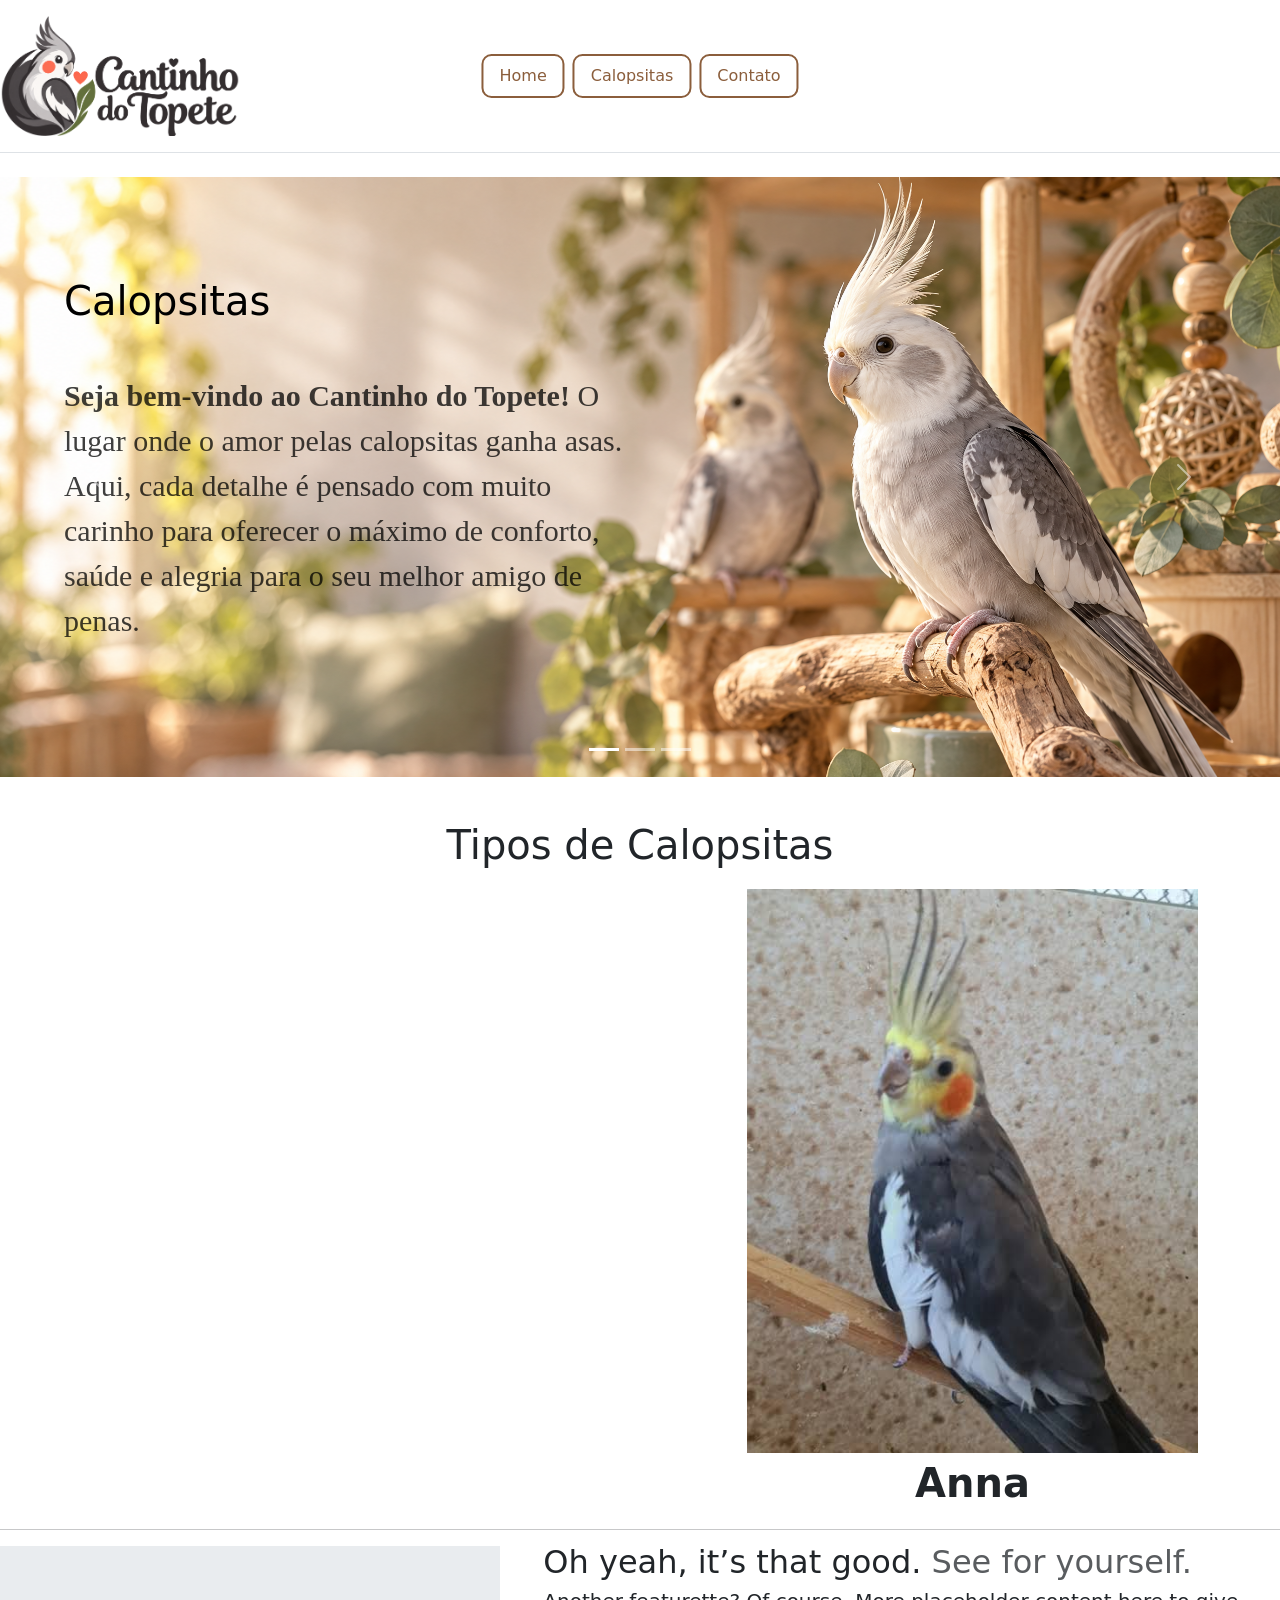
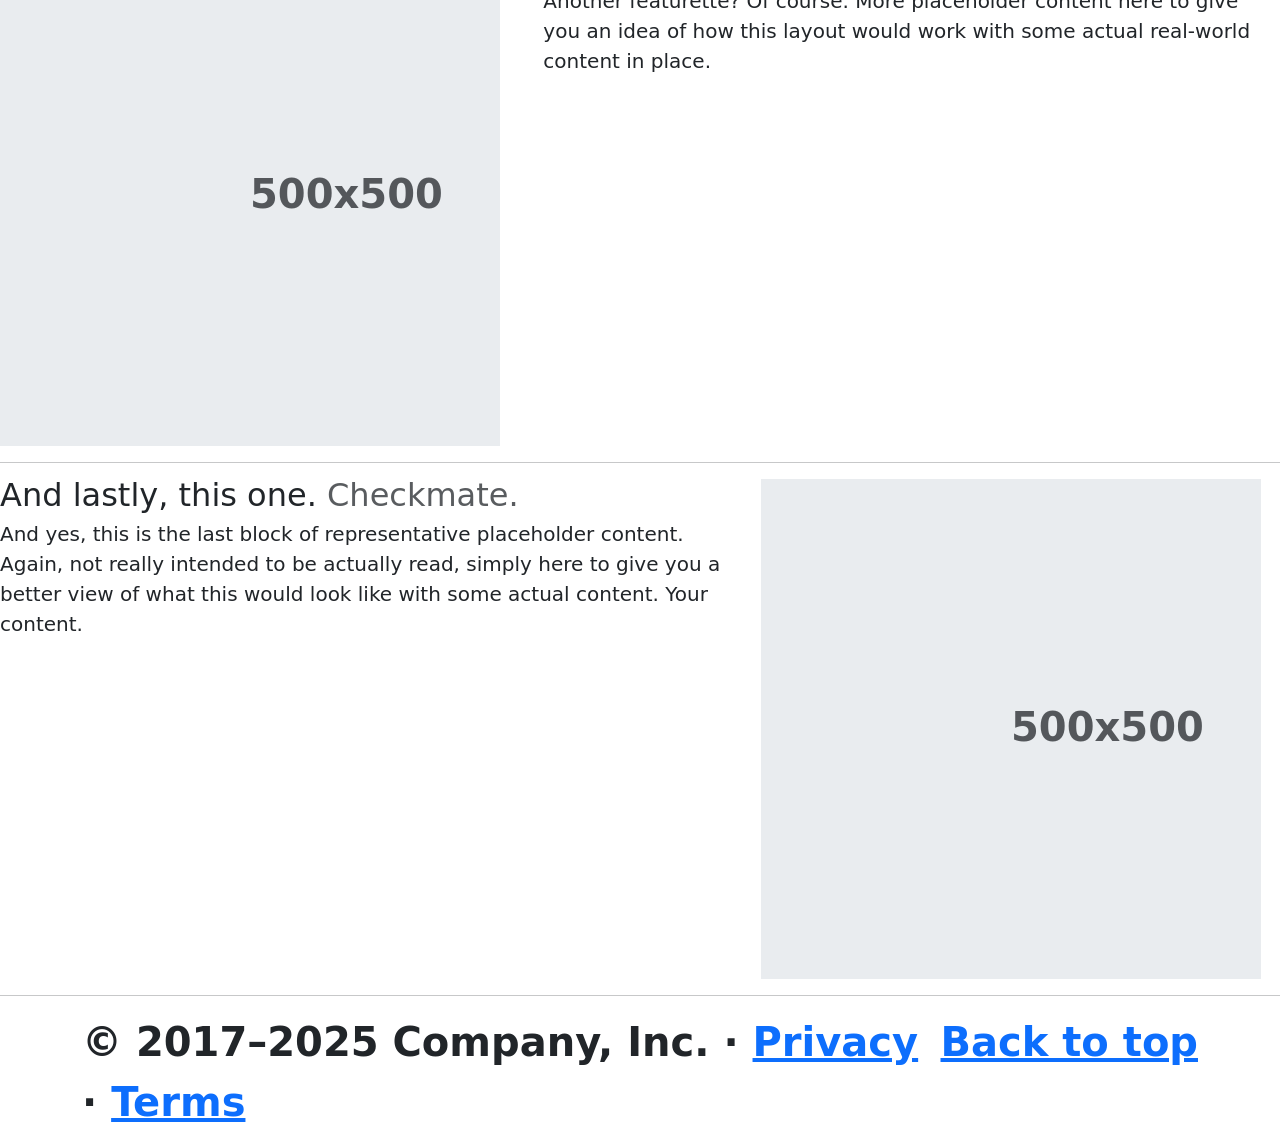
==== Frameworks/Catalogo_Produtos/index.html @ 59836399 "Booststrap" ====
<!DOCTYPE html>
<html lang="en">

<head>
    <meta charset="UTF-8">
    <meta name="viewport" content="width=device-width, initial-scale=1.0">
    <link rel="stylesheet" href="https://cdn.jsdelivr.net/npm/bootstrap@5.3.8/dist/css/bootstrap.min.css">
    <link rel="stylesheet" href="style.css">
    <title>Catálogo de Produtos</title>
</head>

<body>
    <header class="d-flex align-items-center justify-content-between py-3 mb-4 border-bottom position-relative">

        <a class="d-flex align-items-center link-body-emphasis text-decoration-none">
            <img src="imagem/logo_cantinho_do_topete.png" width="240" height="120" alt="Logo">
        </a>

        <ul class="nav nav-pills gap-2 position-absolute top-50 start-50 translate-middle">
            <li class="nav-item"><a href="#" class="nav-link active">Home</a></li>
            <li class="nav-item"><a href="#" class="nav-link active">Calopsitas</a></li>
            <li class="nav-item"><a href="#" class="nav-link active">Contato</a></li>
        </ul>
    </header>


    <main>
        <div id="myCarousel" class="carousel slide mb-6" data-bs-ride="carousel">
            <div class="carousel-indicators">
                <button type="button" data-bs-target="#myCarousel" data-bs-slide-to="0" class="active"
                    aria-current="true" aria-label="Slide 1"></button>
                <button type="button" data-bs-target="#myCarousel" data-bs-slide-to="1" aria-label="Slide 2"></button>
                <button type="button" data-bs-target="#myCarousel" data-bs-slide-to="2" aria-label="Slide 3"></button>
            </div>
            <div class="carousel-inner">
                <div class="carousel-item active">
                    <a href="/" class="d-flex align-items-center link-body-emphasis text-decoration-none">
                        <img src="imagem/banner_cantinho_do_topete.png" width="100%" height="600px" alt="Logo">
                    </a>

                    <div class="container">
                        <div class="carousel-caption text-start" style="left: 5%; right: 50%; top: 20%; bottom: auto;">
                            <h1 style="position: relative; top: -40px; color: black">Calopsitas</h1>
                            <p class="opacity-75"
                                style="font-family: 'Playfair Display', serif;  font-size: 30px; color:black; text-align: left;">
                                <strong>Seja bem-vindo ao Cantinho do Topete!</strong> O lugar onde o amor pelas
                                calopsitas ganha asas. Aqui, cada detalhe é pensado com muito carinho para oferecer o
                                máximo de conforto, saúde e alegria para o seu melhor amigo de penas.
                            </p>

                        </div>
                    </div>
                </div><br>
                <div class="carousel-item">
                    <svg aria-hidden="true" class="bd-placeholder-img" height="100%"
                        preserveAspectRatio="xMidYMid slice" width="100%" xmlns="http://www.w3.org/2000/svg">
                        <rect width="100%" height="100%" fill="var(--bs-secondary-color)"></rect>
                    </svg>
                    <div class="container">
                        <div class="carousel-caption">
                            <h1>Another example headline.</h1>
                            <p>
                                Some representative placeholder content for the second slide
                                of the carousel.
                            </p>
                            <p><a class="btn btn-lg btn-primary" href="#">Learn more</a></p>
                        </div>
                    </div>
                </div>
                <div class="carousel-item">
                    <svg aria-hidden="true" class="bd-placeholder-img" height="100%"
                        preserveAspectRatio="xMidYMid slice" width="100%" xmlns="http://www.w3.org/2000/svg">
                        <rect width="100%" height="100%" fill="var(--bs-secondary-color)"></rect>
                    </svg>
                    <div class="container">
                        <div class="carousel-caption text-end">
                            <h1>One more for good measure.</h1>
                            <p>
                                Some representative placeholder content for the third slide of
                                this carousel.
                            </p>
                            <p>
                                <a class="btn btn-lg btn-primary" href="#">Browse gallery</a>
                            </p>
                        </div>
                    </div>
                </div>
            </div>
            <button class="carousel-control-prev" type="button" data-bs-target="#myCarousel" data-bs-slide="prev">
                <span class="carousel-control-prev-icon" aria-hidden="true"></span>
                <span class="visually-hidden">Previous</span>
            </button>
            <button class="carousel-control-next" type="button" data-bs-target="#myCarousel" data-bs-slide="next">
                <span class="carousel-control-next-icon" aria-hidden="true"></span>
                <span class="visually-hidden">Next</span>
            </button>
        </div><br><br>


        <div class="container">
            <div class="row">
                <div class="col-12 text-center">
                    <h1 class="featurette-heading fw-normal lh-1 mb-4">Tipos de Calopsitas</h1>
                </div><br><br>
            </div>

            <div class="row justify-content-end">
                <div class="col-md-5 text-center">
                    <img src="imagem/cinza_silvestre.jpg" class="img-fluid" alt="Anna">
                    <strong class="d-block" style="font-size: 40px;"><strong>Anna</strong>
                </div>
            </div>

        </div>

        <hr class="featurette-divider">
        <div class="row featurette">
            <div class="col-md-7 order-md-2">
                <h2 class="featurette-heading fw-normal lh-1">
                    Oh yeah, it’s that good.
                    <span class="text-body-secondary">See for yourself.</span>
                </h2>
                <p class="lead">
                    Another featurette? Of course. More placeholder content here to
                    give you an idea of how this layout would work with some actual
                    real-world content in place.
                </p>
            </div>
            <div class="col-md-5 order-md-1">
                <svg aria-label="Placeholder: 500x500"
                    class="bd-placeholder-img bd-placeholder-img-lg featurette-image img-fluid mx-auto" height="500"
                    preserveAspectRatio="xMidYMid slice" role="img" width="500" xmlns="http://www.w3.org/2000/svg">
                    <title>Placeholder</title>
                    <rect width="100%" height="100%" fill="var(--bs-secondary-bg)"></rect>
                    <text x="50%" y="50%" fill="var(--bs-secondary-color)" dy=".3em">
                        500x500
                    </text>
                </svg>
            </div>
        </div>
        <hr class="featurette-divider" />
        <div class="row featurette">
            <div class="col-md-7">
                <h2 class="featurette-heading fw-normal lh-1">
                    And lastly, this one.
                    <span class="text-body-secondary">Checkmate.</span>
                </h2>
                <p class="lead">
                    And yes, this is the last block of representative placeholder
                    content. Again, not really intended to be actually read, simply
                    here to give you a better view of what this would look like with
                    some actual content. Your content.
                </p>
            </div>
            <div class="col-md-5">
                <svg aria-label="Placeholder: 500x500"
                    class="bd-placeholder-img bd-placeholder-img-lg featurette-image img-fluid mx-auto" height="500"
                    preserveAspectRatio="xMidYMid slice" role="img" width="500" xmlns="http://www.w3.org/2000/svg">
                    <title>Placeholder</title>
                    <rect width="100%" height="100%" fill="var(--bs-secondary-bg)"></rect>
                    <text x="50%" y="50%" fill="var(--bs-secondary-color)" dy=".3em">
                        500x500
                    </text>
                </svg>
            </div>
        </div>
        <hr class="featurette-divider" />
        <!-- /END THE FEATURETTES -->
        </div>
        <!-- /.container -->
        <!-- FOOTER -->
        <footer class="container">
            <p class="float-end"><a href="#">Back to top</a></p>
            <p>
                &copy; 2017–2025 Company, Inc. &middot;
                <a href="#">Privacy</a> &middot; <a href="#">Terms</a>
            </p>
        </footer>
    </main>
    <script src="../assets/dist/js/bootstrap.bundle.min.js" class="astro-vvvwv3sm"></script>
</body>

</html>

<script src="https://cdn.jsdelivr.net/npm/bootstrap@5.3.8/dist/js/bootstrap.bundle.min.js"></script>
</body>

</html>
---- Frameworks/Catalogo_Produtos/style.css ----
#myCarouse {
    height: 500px;
}

#myCarousel .carousel-item svg {
    width: 100%;
    height: 450px;
    display: block;
}

:root {
    --cor-borda: #8b5e3c;      /* cor da borda e do texto */
    --cor-fundo: #ffffff;      /* fundo normal dos botões */
    --cor-fundo-hover: #f1e4d8; /* fundo ao passar o mouse (tom claro) */
}

.nav-pills .nav-link,
.nav-pills .nav-link.active {
    color: var(--cor-borda);
    background-color: var(--cor-fundo);
    border: 2px solid var(--cor-borda);
    border-radius: 10px;
    padding: 8px 16px;
    transition: background-color 0.3s;
}

.nav-pills .nav-link:hover,
.nav-pills .nav-link.active:hover {
    color: var(--cor-borda);
    background-color: var(--cor-fundo-hover);
}
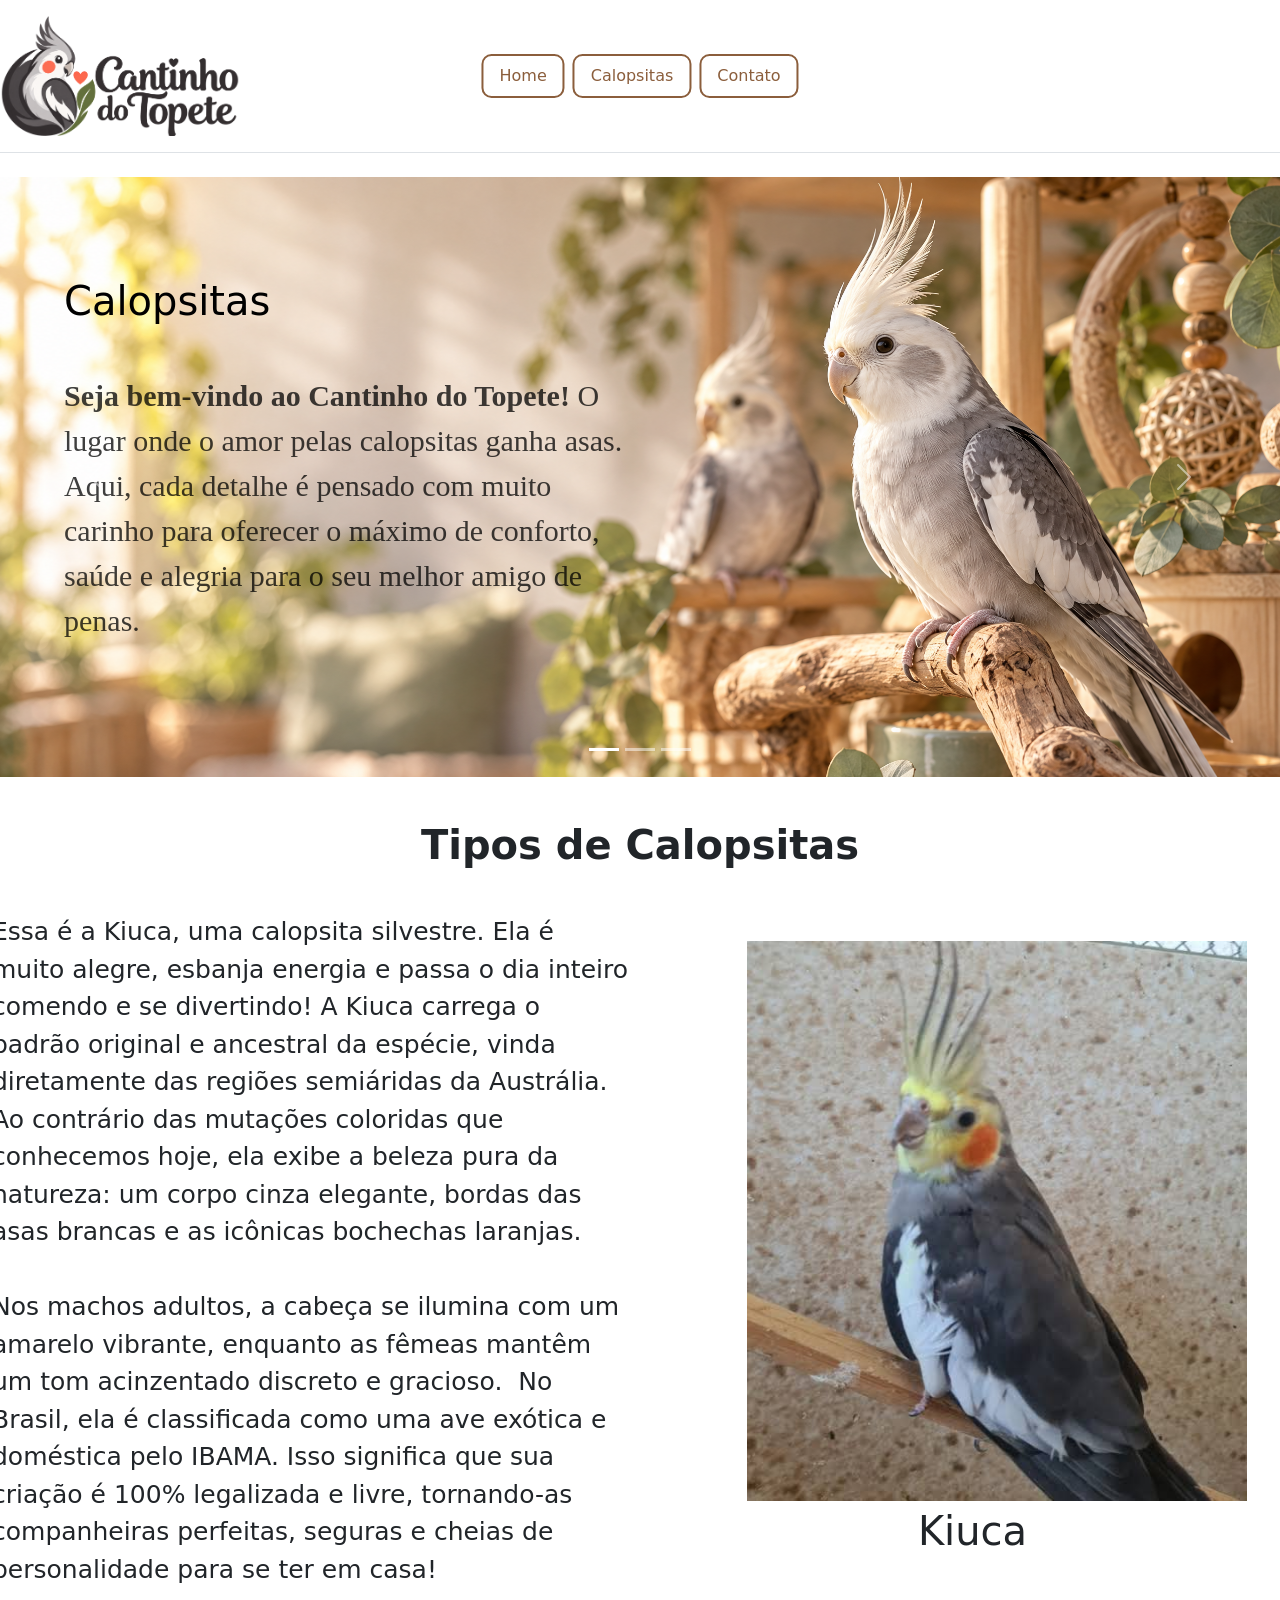
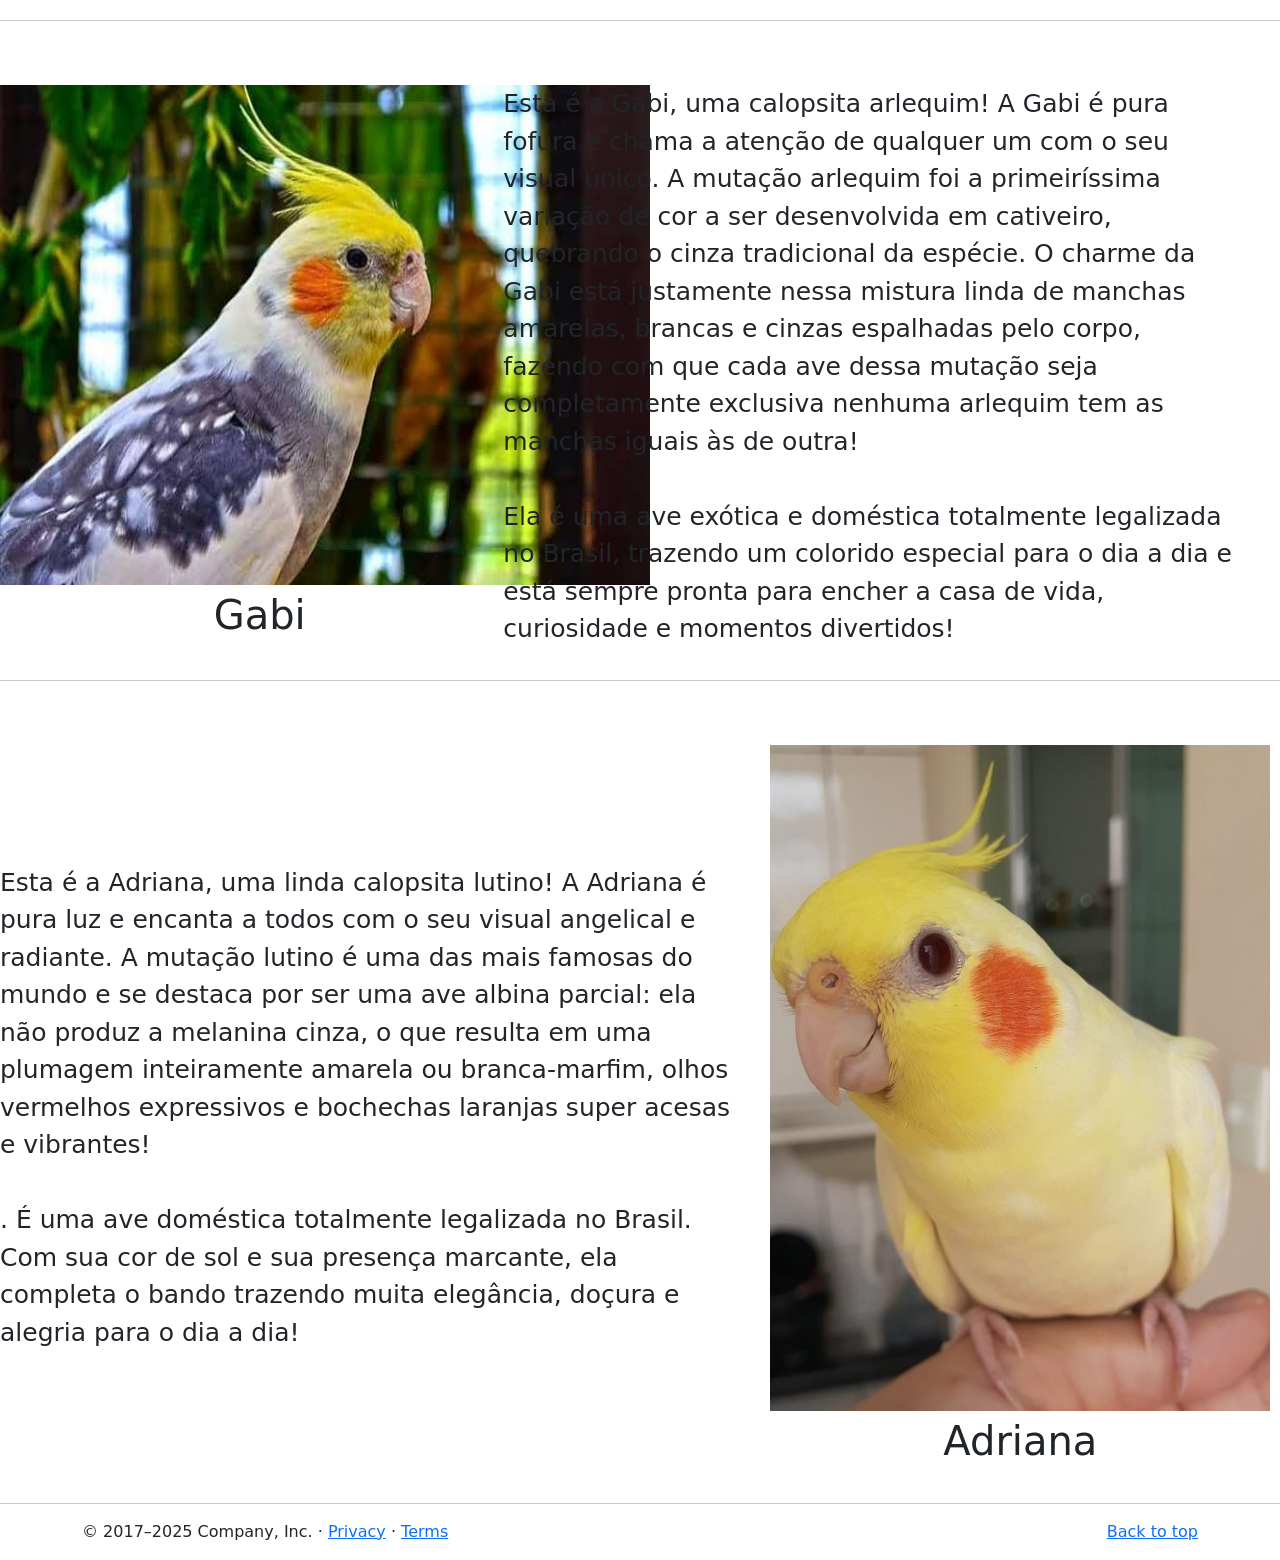
==== commit 7b20259c: "bootstrap" ====
--- a/Frameworks/Catalogo_Produtos/index.html
+++ b/Frameworks/Catalogo_Produtos/index.html
@@ -98,72 +98,92 @@
 
 
         <div class="container">
+
             <div class="row">
                 <div class="col-12 text-center">
-                    <h1 class="featurette-heading fw-normal lh-1 mb-4">Tipos de Calopsitas</h1>
-                </div><br><br>
-            </div>
-
-            <div class="row justify-content-end">
+                    <h1 class="featurette-heading fw-normal lh-1 mb-5"><strong>Tipos de Calopsitas</strong></h1>
+                </div>
+            </div>
+
+            <div class="row align-items-center">
+
+                <div class="col-md-7" style="position: relative; right: 90px;">
+                    <p style="font-size: 25px;">
+                        Essa é a Kiuca, uma calopsita silvestre. Ela é muito alegre, esbanja energia e passa o dia
+                        inteiro comendo e se divertindo! A Kiuca carrega o padrão original e ancestral da espécie, vinda
+                        diretamente das regiões semiáridas da Austrália. Ao contrário das mutações coloridas que
+                        conhecemos hoje, ela exibe a beleza pura da natureza: um corpo cinza elegante, bordas das asas
+                        brancas e as icônicas bochechas laranjas.<br><br>
+
+                        Nos machos adultos, a cabeça se ilumina com um amarelo
+                        vibrante, enquanto as fêmeas mantêm um tom acinzentado discreto e gracioso. 
+
+                        No Brasil, ela é classificada como uma ave exótica e doméstica pelo IBAMA. Isso significa que
+                        sua criação é 100% legalizada e livre, tornando-as companheiras perfeitas, seguras e cheias de
+                        personalidade para se ter em casa!
+                    </p>
+                </div>
+
+                <!-- Imagem à direita -->
                 <div class="col-md-5 text-center">
-                    <img src="imagem/cinza_silvestre.jpg" class="img-fluid" alt="Anna">
-                    <strong class="d-block" style="font-size: 40px;"><strong>Anna</strong>
-                </div>
-            </div>
-
-        </div>
-
-        <hr class="featurette-divider">
+                    <img src="imagem/cinza_silvestre.jpg" alt="Kiuca" width="500px" height="560px">
+                    <p class="d-block" style="font-size: 40px;">Kiuca</p>
+                </div>
+
+            </div>
+
+        </div>
+
+
+        <hr class="featurette-divider"><br><br>
+
         <div class="row featurette">
-            <div class="col-md-7 order-md-2">
-                <h2 class="featurette-heading fw-normal lh-1">
-                    Oh yeah, it’s that good.
-                    <span class="text-body-secondary">See for yourself.</span>
-                </h2>
-                <p class="lead">
-                    Another featurette? Of course. More placeholder content here to
-                    give you an idea of how this layout would work with some actual
-                    real-world content in place.
+            <div class="col-md-7 order-md-2" style="position: relative; right: 30px;">
+
+                <p style="font-size: 25px; position: relative; right: 10px; max-width: 900px;">
+                    Esta é a Gabi, uma calopsita arlequim! A Gabi é pura fofura e chama a atenção de qualquer um com o
+                    seu visual único. A mutação arlequim foi a primeiríssima variação de cor a ser desenvolvida em
+                    cativeiro, quebrando o cinza tradicional da espécie. O charme da Gabi está justamente nessa mistura
+                    linda de manchas amarelas, brancas e cinzas espalhadas pelo corpo, fazendo com que cada ave dessa
+                    mutação seja completamente exclusiva nenhuma arlequim tem as manchas iguais às de outra!<br><br>
+                    Ela é uma ave exótica e doméstica totalmente legalizada no Brasil, trazendo um
+                    colorido especial para o dia a dia e está sempre pronta para encher a casa de vida, curiosidade e
+                    momentos divertidos!
                 </p>
             </div>
-            <div class="col-md-5 order-md-1">
-                <svg aria-label="Placeholder: 500x500"
-                    class="bd-placeholder-img bd-placeholder-img-lg featurette-image img-fluid mx-auto" height="500"
-                    preserveAspectRatio="xMidYMid slice" role="img" width="500" xmlns="http://www.w3.org/2000/svg">
-                    <title>Placeholder</title>
-                    <rect width="100%" height="100%" fill="var(--bs-secondary-bg)"></rect>
-                    <text x="50%" y="50%" fill="var(--bs-secondary-color)" dy=".3em">
-                        500x500
-                    </text>
-                </svg>
-            </div>
-        </div>
-        <hr class="featurette-divider" />
-        <div class="row featurette">
+
+            <div class="col-md-5 order-md-1 text-center">
+                <img src="imagem/arlequim.jpg" width="650px" height="500px">
+                <p class="d-block" style="font-size: 40px;">Gabi</p>
+            </div>
+        </div>
+
+
+        <hr class="featurette-divider"><br><br>
+
+        <div class="row featurette align-items-center">
+
+         
             <div class="col-md-7">
-                <h2 class="featurette-heading fw-normal lh-1">
-                    And lastly, this one.
-                    <span class="text-body-secondary">Checkmate.</span>
-                </h2>
-                <p class="lead">
-                    And yes, this is the last block of representative placeholder
-                    content. Again, not really intended to be actually read, simply
-                    here to give you a better view of what this would look like with
-                    some actual content. Your content.
+                <p style="font-size: 25px; max-width: 900px;">
+                    Esta é a Adriana, uma linda calopsita lutino! A Adriana é pura luz e encanta a todos com o seu
+                    visual angelical e radiante. A mutação lutino é uma das mais famosas do mundo e se destaca por ser
+                    uma ave albina parcial: ela não produz a melanina cinza, o que resulta em uma plumagem inteiramente
+                    amarela ou branca-marfim, olhos vermelhos expressivos e bochechas laranjas super acesas e
+                    vibrantes!<br><br>. É uma ave doméstica totalmente legalizada no Brasil. Com sua cor de sol e sua presença marcante, ela completa o bando trazendo muita elegância, doçura e alegria para o dia a dia!
                 </p>
             </div>
-            <div class="col-md-5">
-                <svg aria-label="Placeholder: 500x500"
-                    class="bd-placeholder-img bd-placeholder-img-lg featurette-image img-fluid mx-auto" height="500"
-                    preserveAspectRatio="xMidYMid slice" role="img" width="500" xmlns="http://www.w3.org/2000/svg">
-                    <title>Placeholder</title>
-                    <rect width="100%" height="100%" fill="var(--bs-secondary-bg)"></rect>
-                    <text x="50%" y="50%" fill="var(--bs-secondary-color)" dy=".3em">
-                        500x500
-                    </text>
-                </svg>
-            </div>
-        </div>
+
+          
+            <div class="col-md-5 text-center"> 
+                <img src="imagem/lutino.jpg" class="img-fluid" alt="Adriana" width="500px" height="560px">
+                <p class="d-block" style="font-size: 40px;">Adriana</p>
+            </div>
+
+        </div>
+
+
+
         <hr class="featurette-divider" />
         <!-- /END THE FEATURETTES -->
         </div>
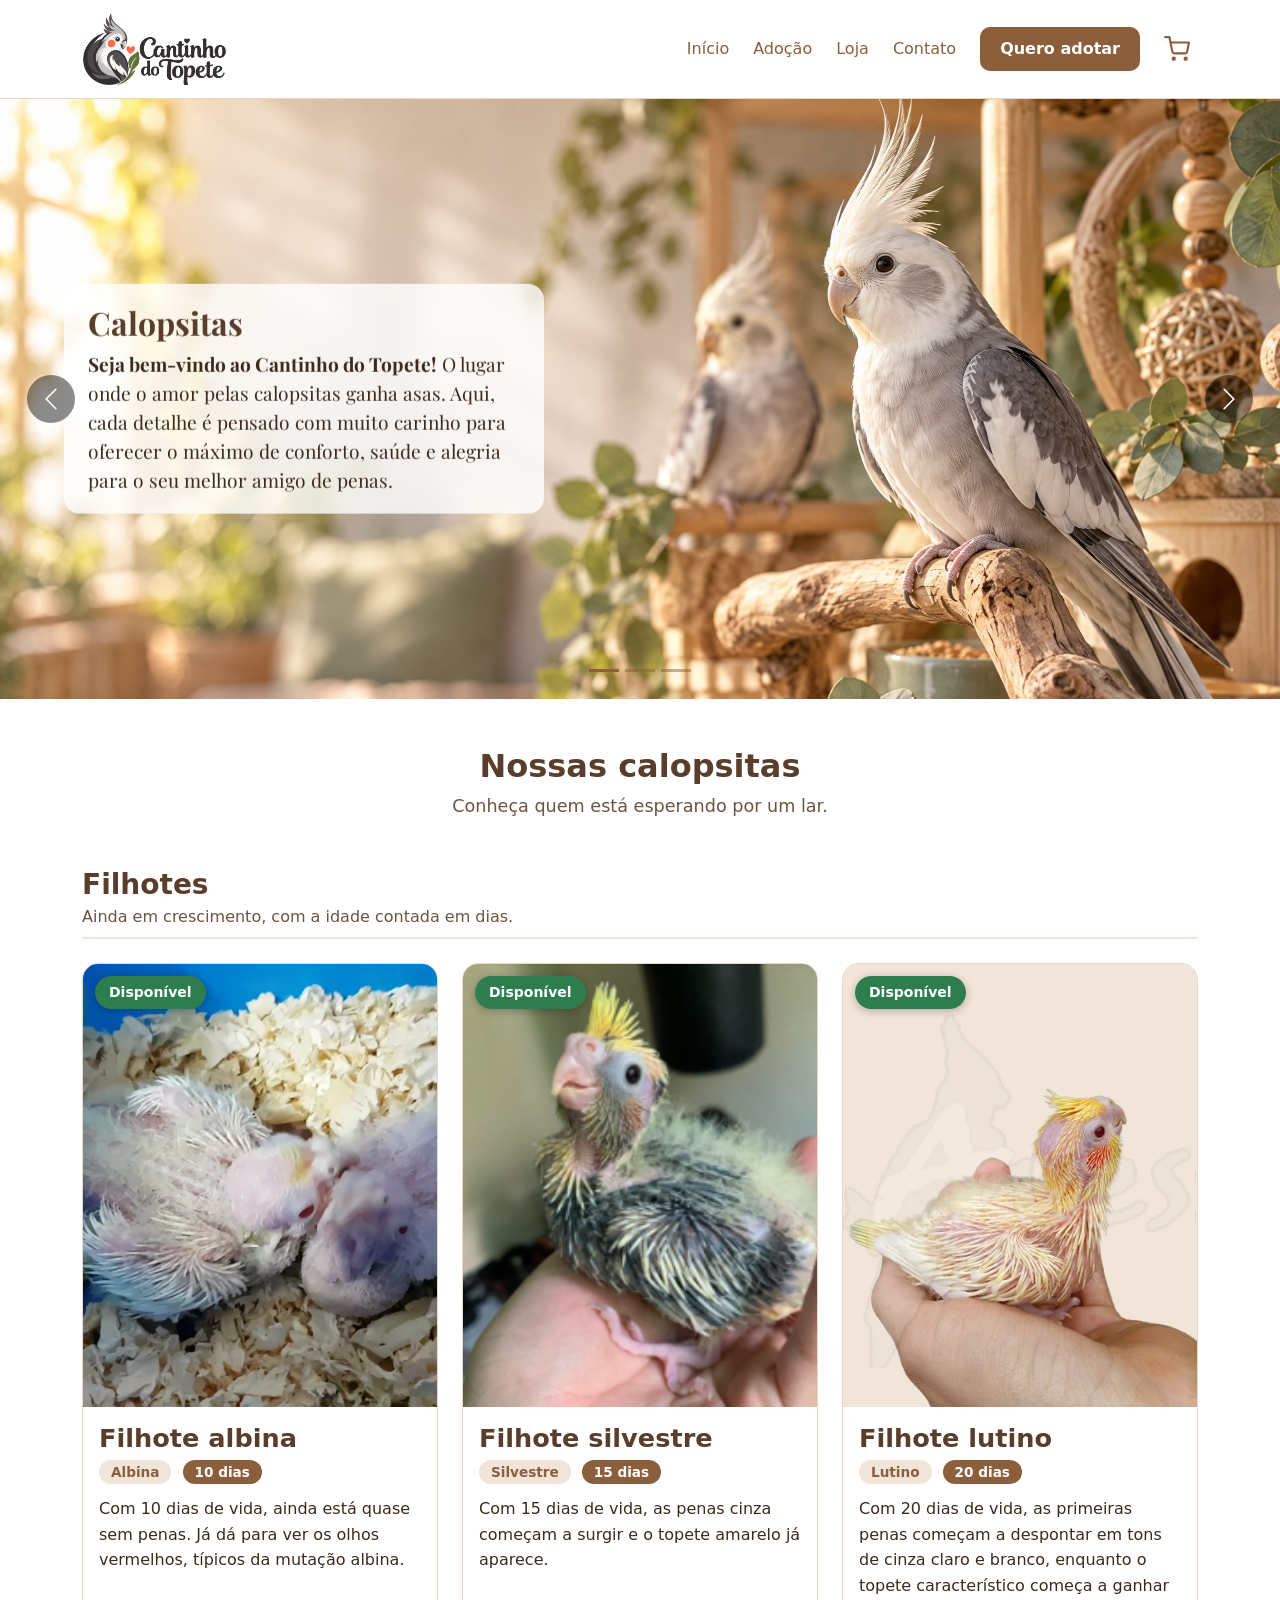
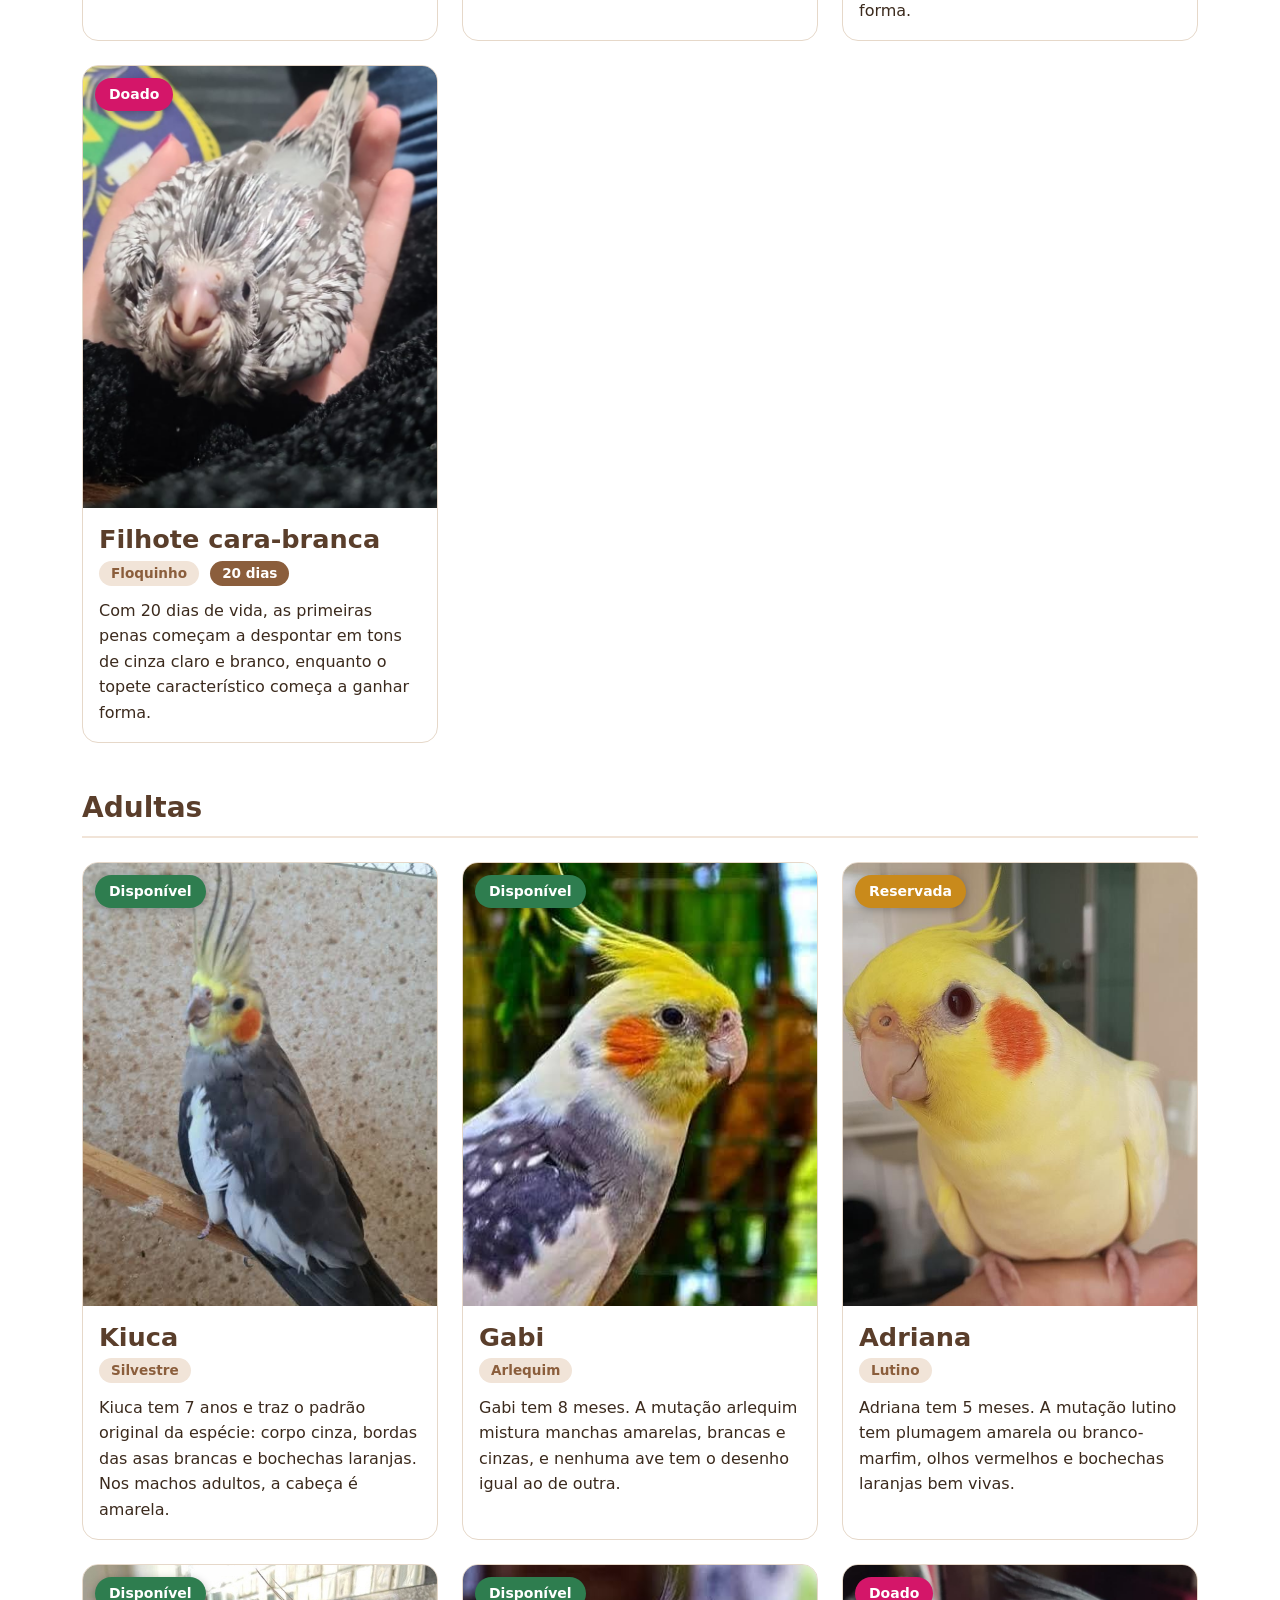
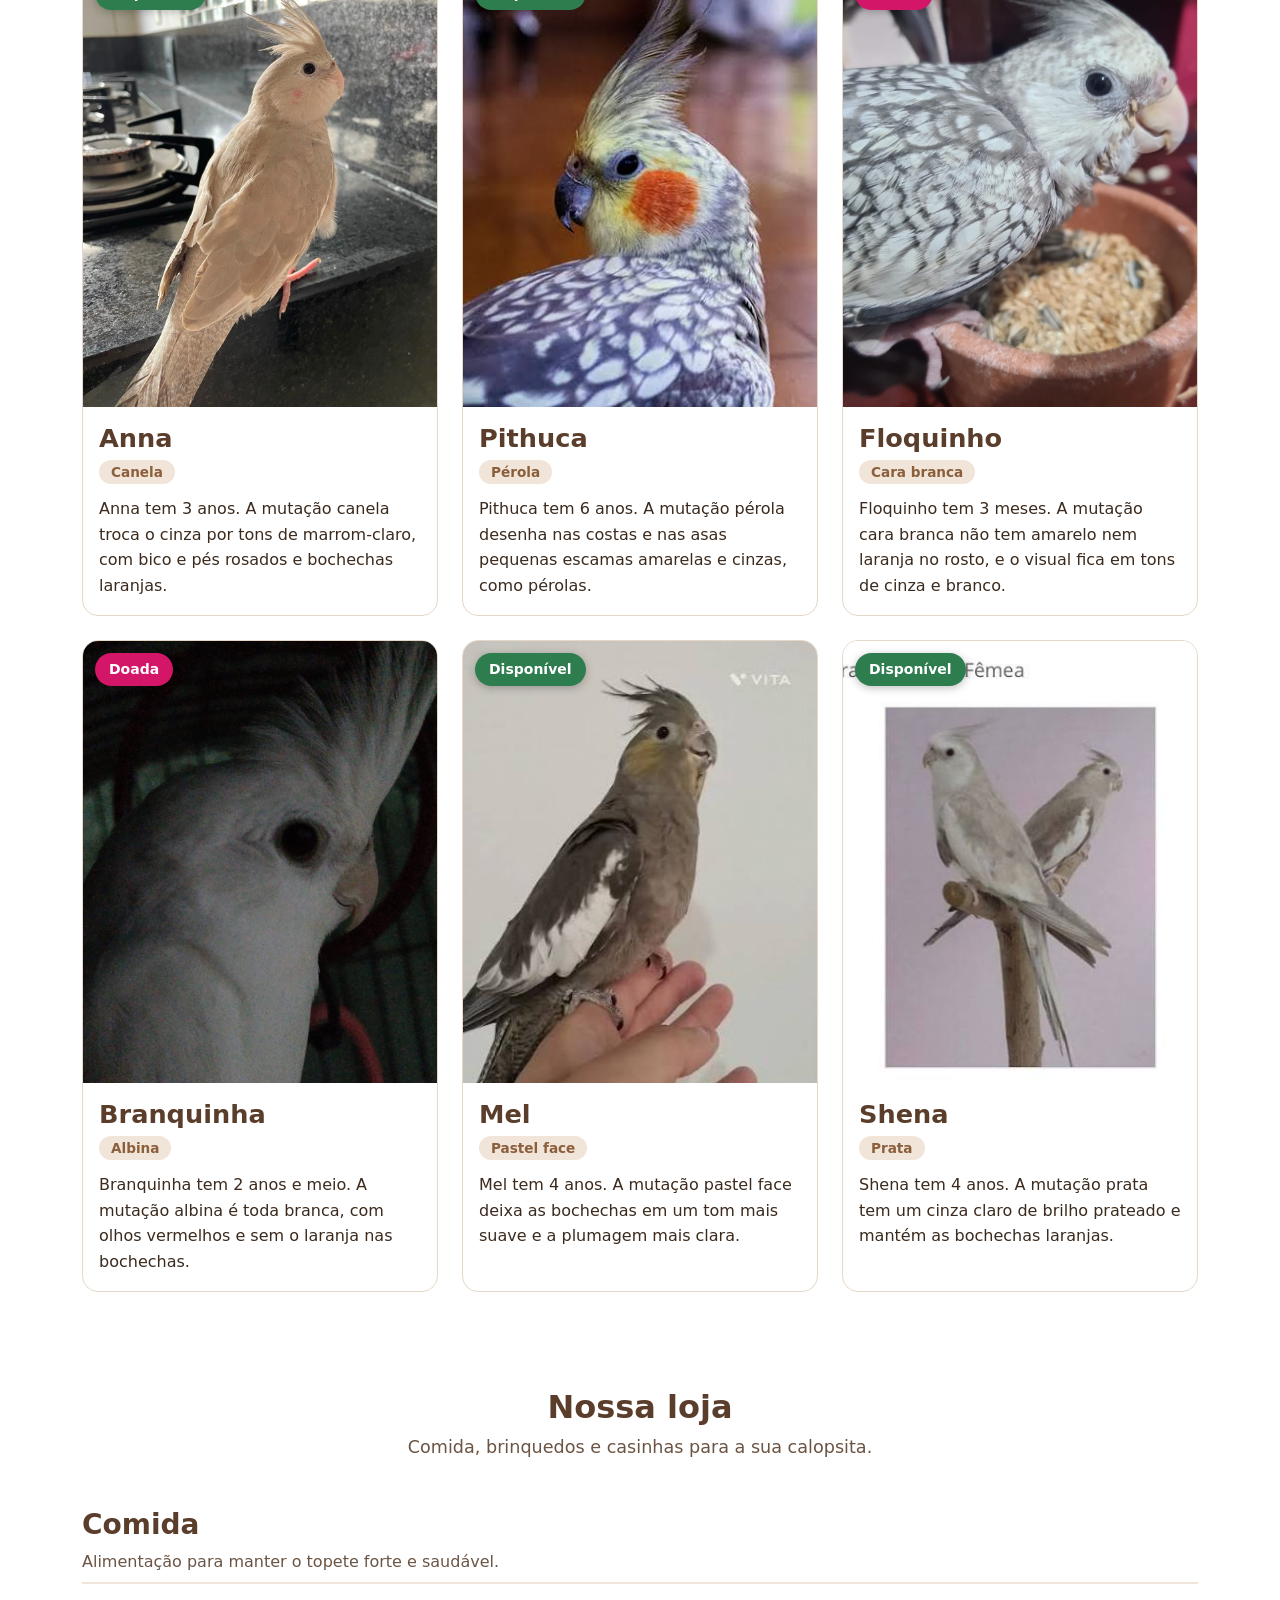
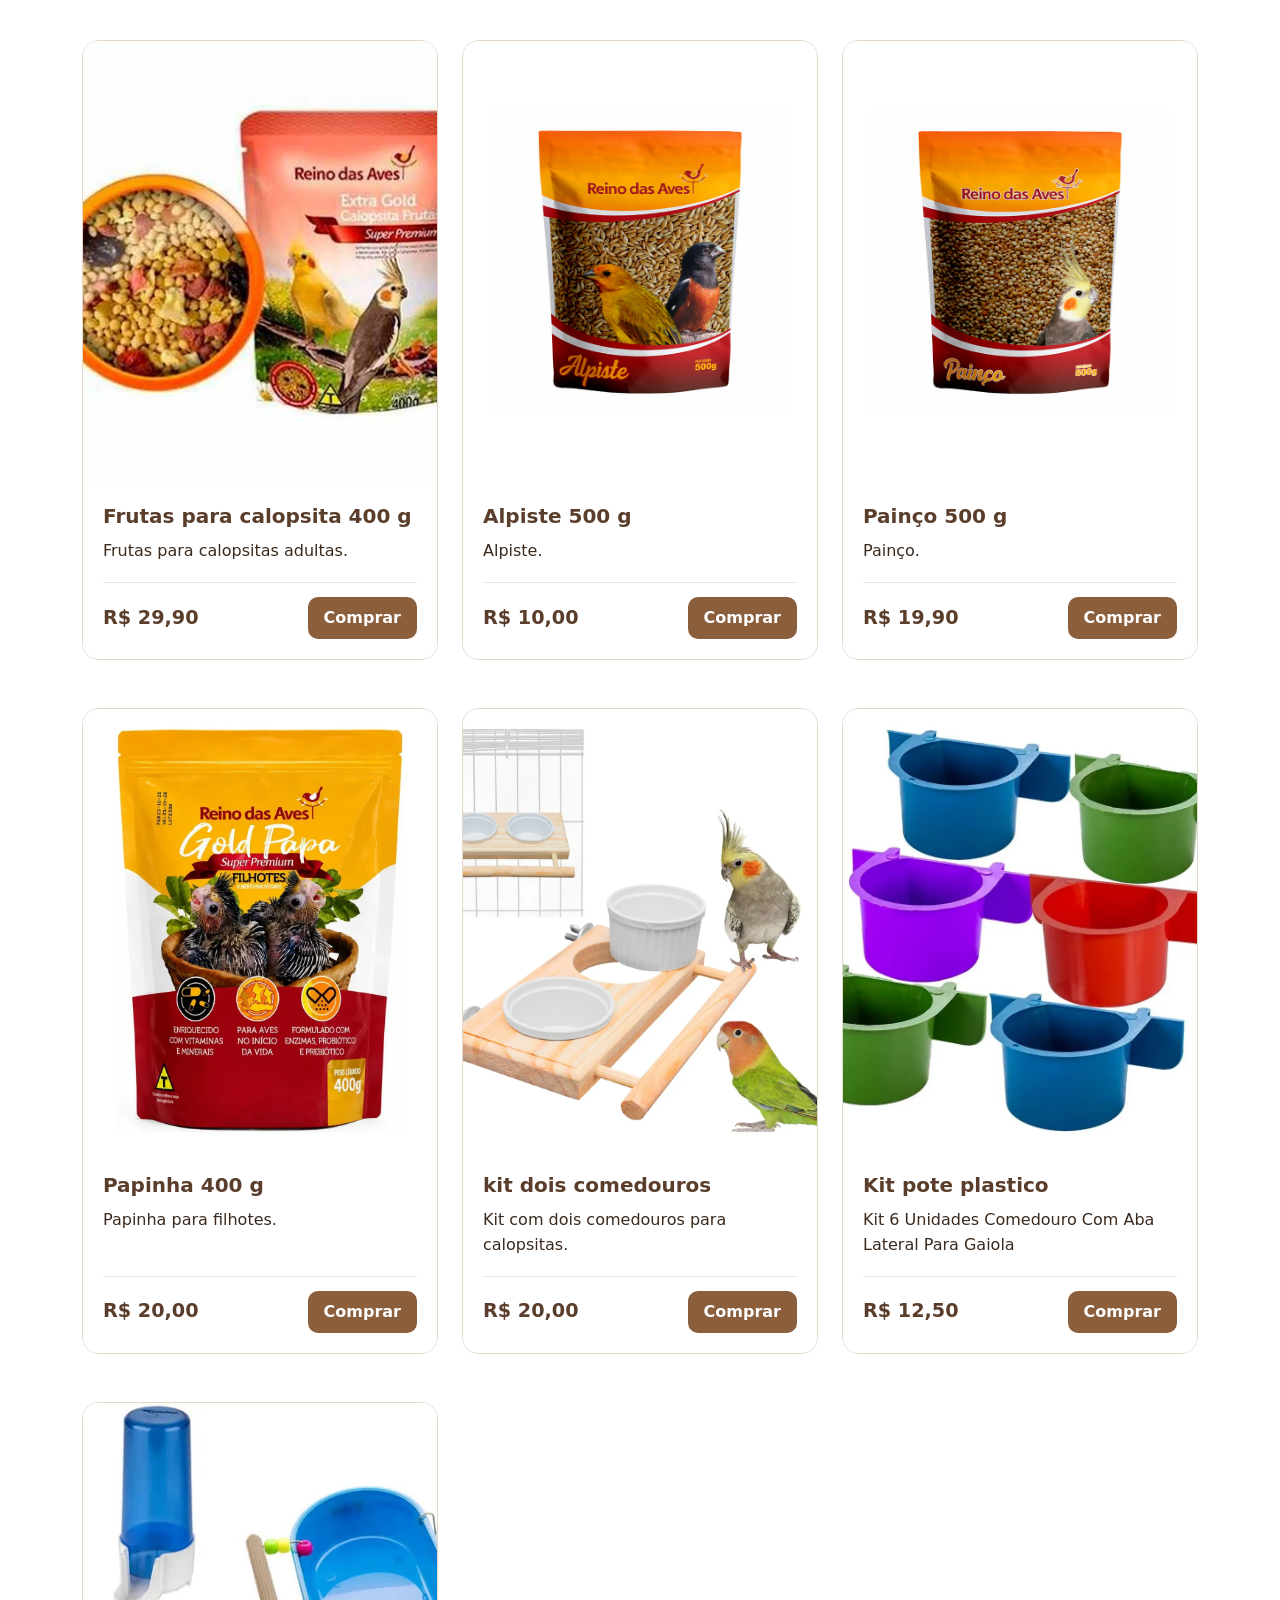
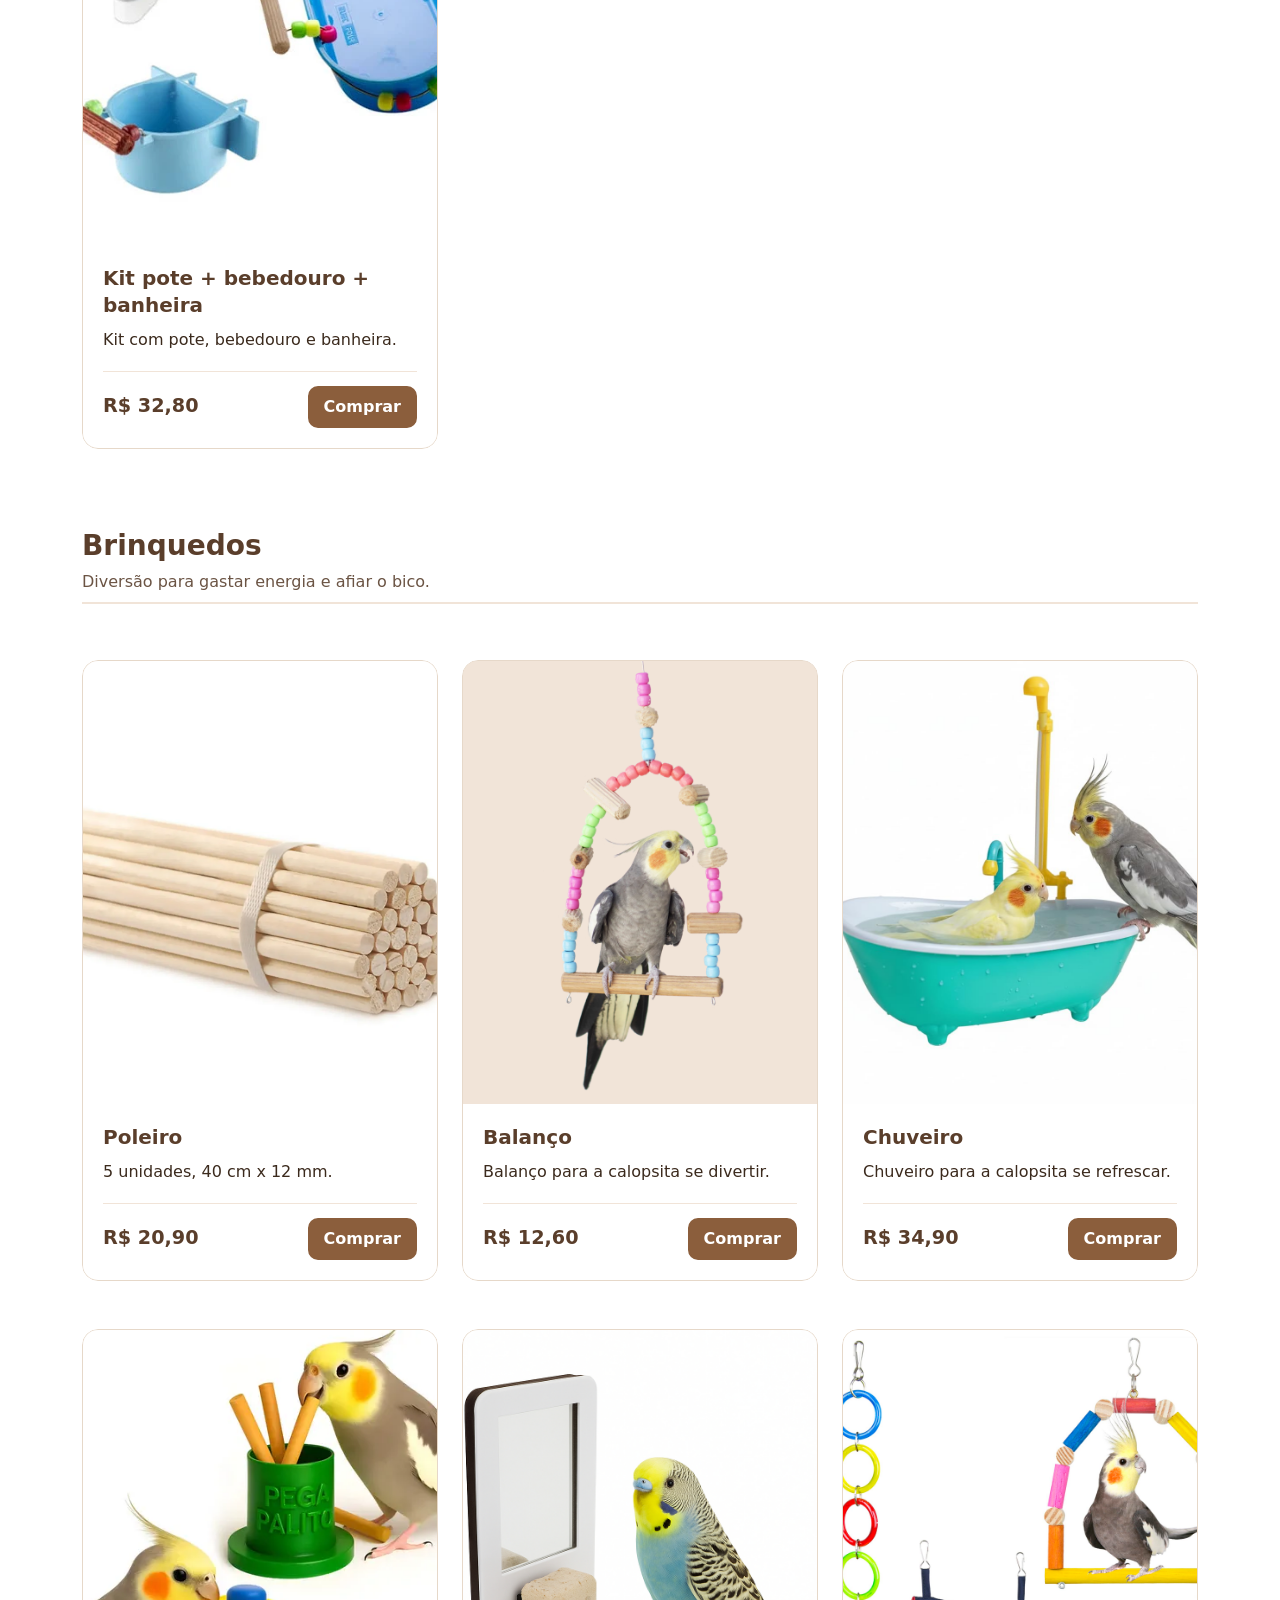
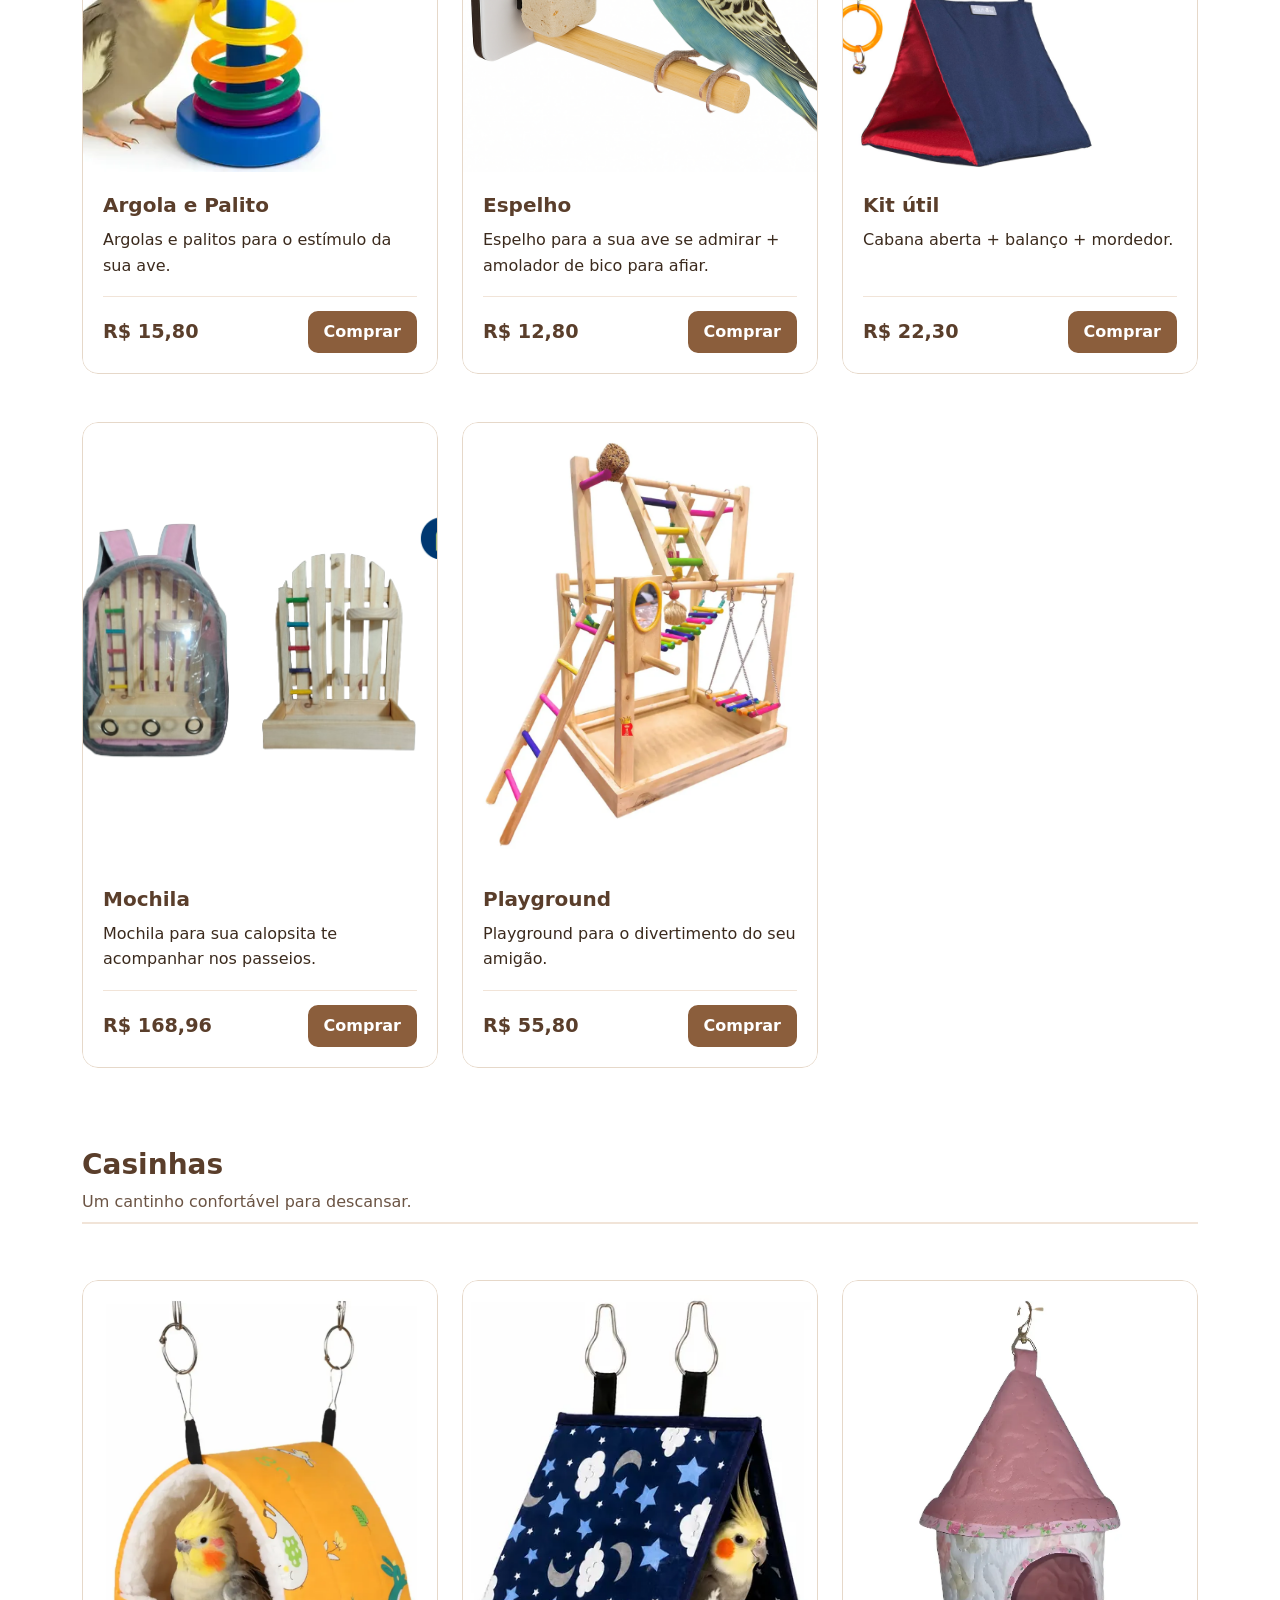
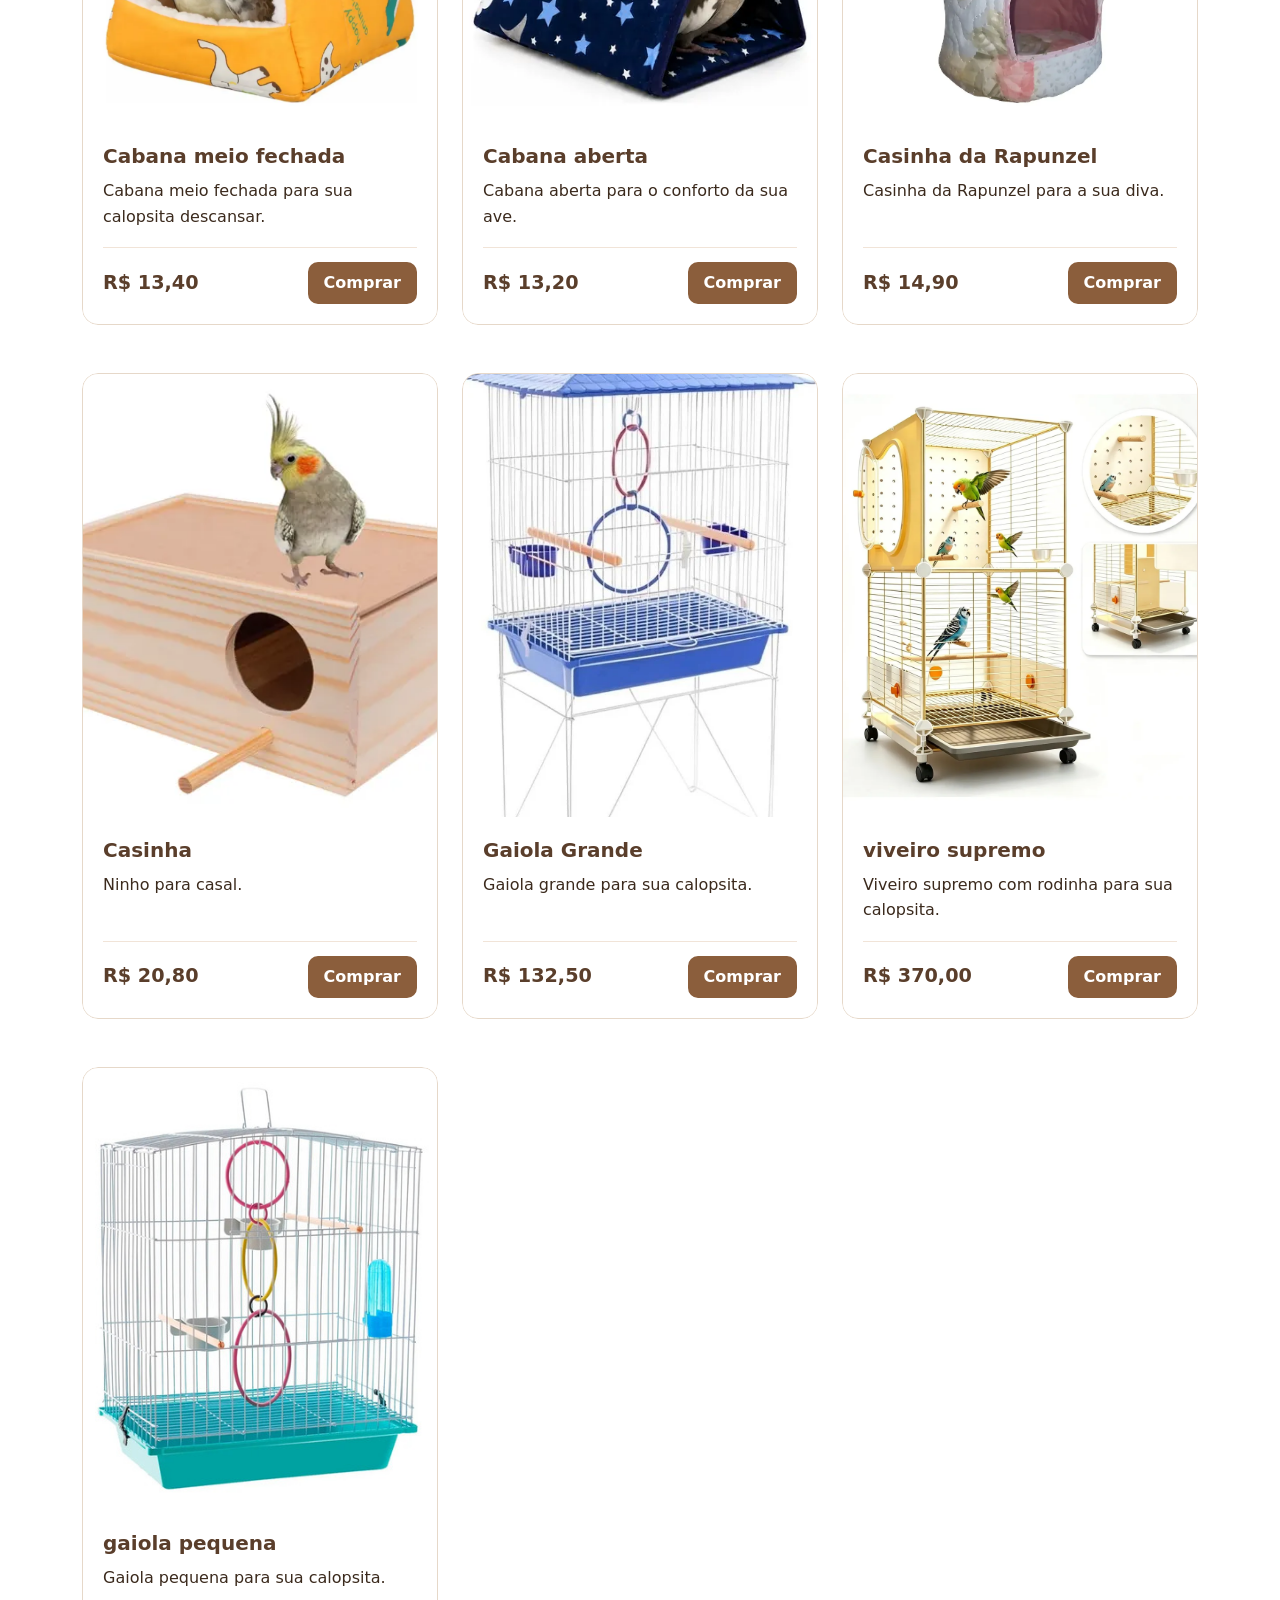
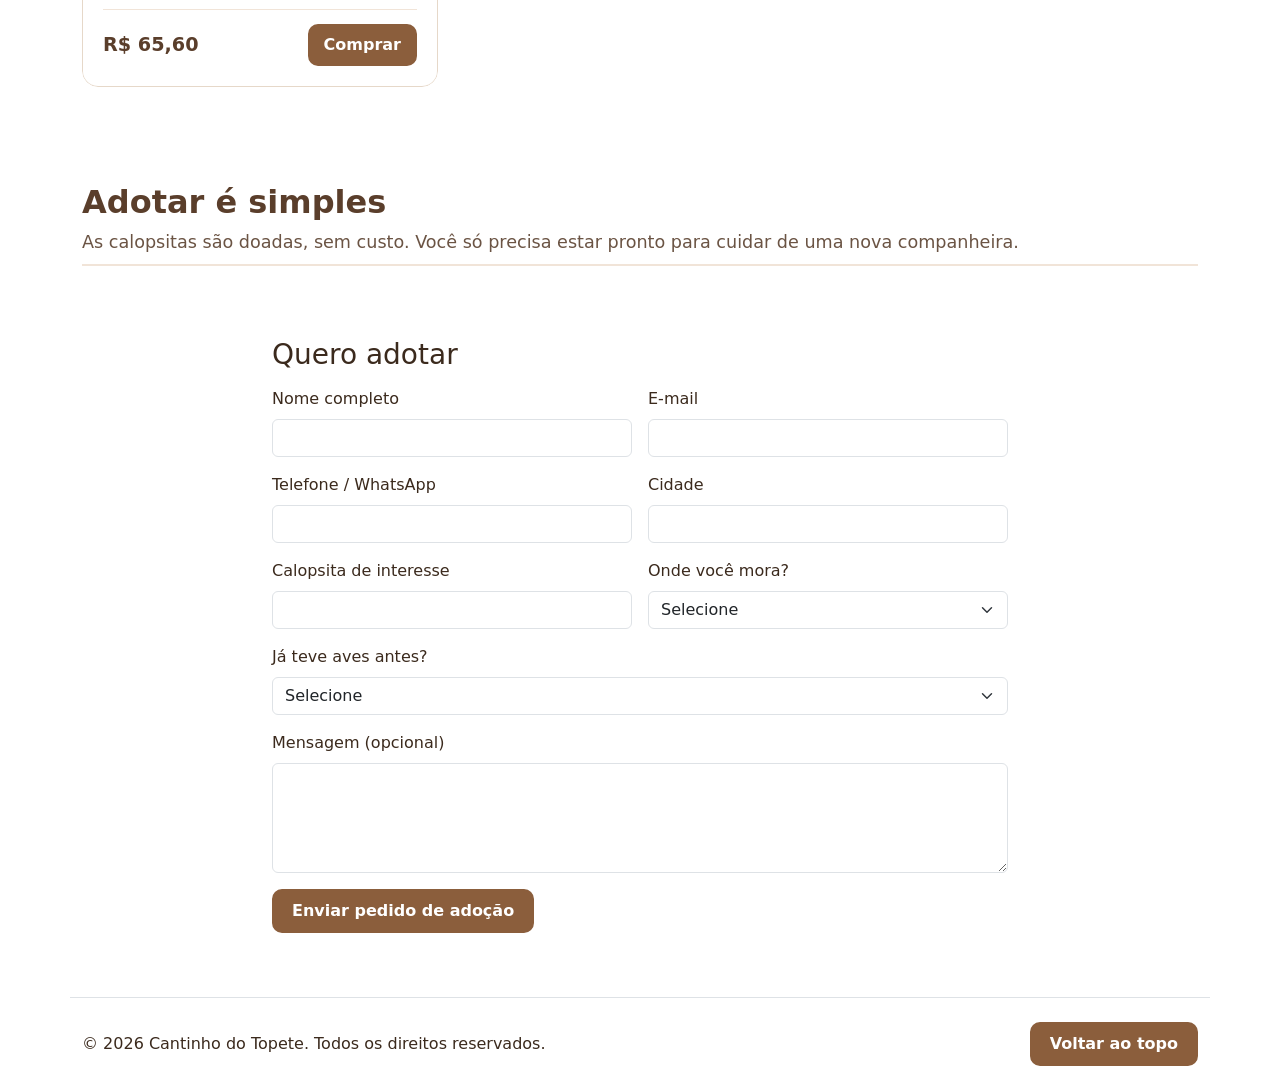
==== commit ccfbb72f: "site oficial pronto" ====
--- a/Frameworks/Catalogo_Produtos/index.html
+++ b/Frameworks/Catalogo_Produtos/index.html
@@ -1,208 +1,569 @@
 <!DOCTYPE html>
-<html lang="en">
+<html lang="pt-BR">
 
 <head>
     <meta charset="UTF-8">
     <meta name="viewport" content="width=device-width, initial-scale=1.0">
+
     <link rel="stylesheet" href="https://cdn.jsdelivr.net/npm/bootstrap@5.3.8/dist/css/bootstrap.min.css">
+    <link rel="preconnect" href="https://fonts.googleapis.com">
+    <link rel="preconnect" href="https://fonts.gstatic.com" crossorigin>
+    <link href="https://fonts.googleapis.com/css2?family=Playfair+Display:wght@400;700&display=swap" rel="stylesheet">
     <link rel="stylesheet" href="style.css">
-    <title>Catálogo de Produtos</title>
+
+    <title>Cantinho do Topete</title>
 </head>
 
 <body>
-    <header class="d-flex align-items-center justify-content-between py-3 mb-4 border-bottom position-relative">
-
-        <a class="d-flex align-items-center link-body-emphasis text-decoration-none">
-            <img src="imagem/logo_cantinho_do_topete.png" width="240" height="120" alt="Logo">
-        </a>
-
-        <ul class="nav nav-pills gap-2 position-absolute top-50 start-50 translate-middle">
-            <li class="nav-item"><a href="#" class="nav-link active">Home</a></li>
-            <li class="nav-item"><a href="#" class="nav-link active">Calopsitas</a></li>
-            <li class="nav-item"><a href="#" class="nav-link active">Contato</a></li>
-        </ul>
+    <header class="site-header sticky-top">
+        <nav class="navbar navbar-expand-lg" aria-label="Navegação principal">
+            <div class="container">
+                <a class="navbar-brand" href="#inicio">
+                    <img src="imagem/logo_cantinho_do_topete.png" alt="Logo Cantinho do Topete" class="site-logo">
+                </a>
+
+                <a class="nav-cart ms-auto ms-lg-3 me-2 me-lg-0 order-lg-last" href="carrinho.html"
+                    aria-label="Abrir carrinho">
+                    <svg xmlns="http://www.w3.org/2000/svg" width="26" height="26" viewBox="0 0 24 24" fill="none"
+                        stroke="currentColor" stroke-width="2" stroke-linecap="round" stroke-linejoin="round"
+                        aria-hidden="true">
+                        <circle cx="9" cy="21" r="1"></circle>
+                        <circle cx="20" cy="21" r="1"></circle>
+                        <path d="M1 1h4l2.68 13.39a2 2 0 0 0 2 1.61h9.72a2 2 0 0 0 2-1.61L23 6H6"></path>
+                    </svg>
+                    <span id="cart-count" class="cart-badge" hidden>0</span>
+                </a>
+
+                <button class="navbar-toggler" type="button" data-bs-toggle="collapse" data-bs-target="#menu"
+                    aria-controls="menu" aria-expanded="false" aria-label="Abrir menu">
+                    <span class="navbar-toggler-icon"></span>
+                </button>
+
+                <div class="collapse navbar-collapse" id="menu">
+                    <ul class="navbar-nav ms-auto align-items-lg-center gap-lg-2" id="nav-links">
+                        <li class="nav-item"><a class="nav-link" href="#inicio">Início</a></li>
+                        <li class="nav-item"><a class="nav-link" href="#calopsitas">Adoção</a></li>
+                        <li class="nav-item"><a class="nav-link" href="#loja">Loja</a></li>
+                        <li class="nav-item"><a class="nav-link" href="#contato">Contato</a></li>
+                    </ul>
+                    <a class="btn btn-topete ms-lg-3 mt-2 mt-lg-0" href="#formulario-adocao">Quero adotar</a>
+                </div>
+            </div>
+        </nav>
     </header>
 
-
     <main>
-        <div id="myCarousel" class="carousel slide mb-6" data-bs-ride="carousel">
-            <div class="carousel-indicators">
-                <button type="button" data-bs-target="#myCarousel" data-bs-slide-to="0" class="active"
-                    aria-current="true" aria-label="Slide 1"></button>
-                <button type="button" data-bs-target="#myCarousel" data-bs-slide-to="1" aria-label="Slide 2"></button>
-                <button type="button" data-bs-target="#myCarousel" data-bs-slide-to="2" aria-label="Slide 3"></button>
-            </div>
-            <div class="carousel-inner">
-                <div class="carousel-item active">
-                    <a href="/" class="d-flex align-items-center link-body-emphasis text-decoration-none">
-                        <img src="imagem/banner_cantinho_do_topete.png" width="100%" height="600px" alt="Logo">
-                    </a>
-
-                    <div class="container">
-                        <div class="carousel-caption text-start" style="left: 5%; right: 50%; top: 20%; bottom: auto;">
-                            <h1 style="position: relative; top: -40px; color: black">Calopsitas</h1>
-                            <p class="opacity-75"
-                                style="font-family: 'Playfair Display', serif;  font-size: 30px; color:black; text-align: left;">
+
+        <!-- Seção inicial: banner e apresentação -->
+        <section id="inicio" aria-label="Apresentação do Cantinho do Topete">
+            <div id="myCarousel" class="carousel slide" data-bs-ride="carousel">
+
+                <div class="carousel-indicators">
+                    <button type="button" data-bs-target="#myCarousel" data-bs-slide-to="0" class="active"
+                        aria-current="true" aria-label="Slide 1"></button>
+                    <button type="button" data-bs-target="#myCarousel" data-bs-slide-to="1"
+                        aria-label="Slide 2"></button>
+                    <button type="button" data-bs-target="#myCarousel" data-bs-slide-to="2"
+                        aria-label="Slide 3"></button>
+                </div>
+
+                <div class="carousel-inner">
+
+                    <!-- Slide 1: boas-vindas -->
+                    <div class="carousel-item active">
+                        <img src="imagem/banner_cantinho_do_topete.png"
+                            class="d-block w-100 banner-img banner-foco-direita" alt="Banner do Cantinho do Topete">
+
+                        <div class="carousel-caption banner-caption banner-esquerda">
+                            <h1 class="banner-titulo">Calopsitas</h1>
+                            <p class="banner-texto">
                                 <strong>Seja bem-vindo ao Cantinho do Topete!</strong> O lugar onde o amor pelas
                                 calopsitas ganha asas. Aqui, cada detalhe é pensado com muito carinho para oferecer o
                                 máximo de conforto, saúde e alegria para o seu melhor amigo de penas.
                             </p>
-
-                        </div>
-                    </div>
-                </div><br>
-                <div class="carousel-item">
-                    <svg aria-hidden="true" class="bd-placeholder-img" height="100%"
-                        preserveAspectRatio="xMidYMid slice" width="100%" xmlns="http://www.w3.org/2000/svg">
-                        <rect width="100%" height="100%" fill="var(--bs-secondary-color)"></rect>
-                    </svg>
-                    <div class="container">
-                        <div class="carousel-caption">
-                            <h1>Another example headline.</h1>
-                            <p>
-                                Some representative placeholder content for the second slide
-                                of the carousel.
+                        </div>
+                    </div>
+
+                    <!-- Slide 2: brinquedos -->
+                    <div class="carousel-item">
+                        <img src="imagem/banner_calopsitas_2_novo_com_brinquedos.png" class="d-block w-100 banner-img"
+                            alt="Brinquedos e diversão para calopsitas">
+
+                        <div class="carousel-caption banner-caption banner-direita">
+                            <h2 class="banner-titulo">Brinquedos e Diversão</h2>
+                            <p class="banner-texto">
+                                Xô, tédio! Brinquedos e diversão para sua calopsita.
+                                Garanta o bem-estar do seu amiguinho com acessórios seguros para ele gastar energia,
+                                afiar o bico e se divertir no Cantinho do Topete.
                             </p>
-                            <p><a class="btn btn-lg btn-primary" href="#">Learn more</a></p>
-                        </div>
-                    </div>
-                </div>
-                <div class="carousel-item">
-                    <svg aria-hidden="true" class="bd-placeholder-img" height="100%"
-                        preserveAspectRatio="xMidYMid slice" width="100%" xmlns="http://www.w3.org/2000/svg">
-                        <rect width="100%" height="100%" fill="var(--bs-secondary-color)"></rect>
-                    </svg>
-                    <div class="container">
-                        <div class="carousel-caption text-end">
-                            <h1>One more for good measure.</h1>
-                            <p>
-                                Some representative placeholder content for the third slide of
-                                this carousel.
+                        </div>
+                    </div>
+
+                    <!-- Slide 3: alimentação -->
+                    <div class="carousel-item">
+                        <img src="imagem/banner_calopsitas_1_alimentacao_saudavel.png"
+                            class="d-block w-100 banner-img banner-foco-direita"
+                            alt="Alimentação saudável para calopsitas">
+
+                        <div class="carousel-caption banner-caption banner-esquerda">
+                            <h2 class="banner-titulo">Alimentação Saudável</h2>
+                            <p class="banner-texto">
+                                A melhor nutrição para a sua ave.
+                                Rações extrusadas premium e sementes selecionadas. Tudo para manter o topete do seu
+                                companheiro forte, saudável e cheio de energia!
                             </p>
-                            <p>
-                                <a class="btn btn-lg btn-primary" href="#">Browse gallery</a>
+                        </div>
+                    </div>
+
+                </div>
+
+                <button class="carousel-control-prev" type="button" data-bs-target="#myCarousel" data-bs-slide="prev">
+                    <span class="carousel-control-prev-icon" aria-hidden="true"></span>
+                    <span class="visually-hidden">Anterior</span>
+                </button>
+
+                <button class="carousel-control-next" type="button" data-bs-target="#myCarousel" data-bs-slide="next">
+                    <span class="carousel-control-next-icon" aria-hidden="true"></span>
+                    <span class="visually-hidden">Próximo</span>
+                </button>
+            </div>
+        </section>
+
+        <!-- Seção: nossas calopsitas -->
+        <section id="calopsitas" class="container py-5" aria-labelledby="t-calopsitas">
+            <div class="text-center mb-5">
+                <h2 id="t-calopsitas" class="section-title">Nossas calopsitas</h2>
+                <p class="section-lead">Conheça quem está esperando por um lar.</p>
+            </div>
+
+            <div class="grupo-titulo">
+                <h3 id="t-filhotes">Filhotes</h3>
+                <p>Ainda em crescimento, com a idade contada em dias.</p>
+            </div>
+
+            <div class="row row-cols-1 row-cols-md-2 row-cols-lg-3 g-4 mb-5">
+                <div class="col">
+                    <article class="card calopsita-card h-100" id="filhote-albina">
+                        <div class="calopsita-foto">
+                            <img src="imagem/albina_10%20dias.jpg" alt="Filhote de calopsita albina com 10 dias"
+                                loading="lazy" style="object-position: 58% 50%;">
+                            <span class="status-badge status-disponivel">Disponível</span>
+                        </div>
+                        <div class="card-body">
+                            <h4 class="calopsita-nome">Filhote albina</h4>
+                            <span class="calopsita-tipo">Albina</span>
+                            <span class="calopsita-idade">10 dias</span>
+                            <p class="calopsita-texto">Com 10 dias de vida, ainda está quase sem penas. Já dá para ver
+                                os olhos vermelhos, típicos da mutação albina.</p>
+                        </div>
+                    </article>
+                </div>
+
+                <div class="col">
+                    <article class="card calopsita-card h-100" id="filhote-silvestre">
+                        <div class="calopsita-foto">
+                            <img src="imagem/silvestre_15dias.png" alt="Filhote de calopsita silvestre com 15 dias"
+                                loading="lazy">
+                            <span class="status-badge status-disponivel">Disponível</span>
+                        </div>
+                        <div class="card-body">
+                            <h4 class="calopsita-nome">Filhote silvestre</h4>
+                            <span class="calopsita-tipo">Silvestre</span>
+                            <span class="calopsita-idade">15 dias</span>
+                            <p class="calopsita-texto">Com 15 dias de vida, as penas cinza começam a surgir e o topete
+                                amarelo já aparece.</p>
+                        </div>
+                    </article>
+                </div>
+
+                <div class="col">
+                    <article class="card calopsita-card h-100" id="filhote-lutino">
+                        <div class="calopsita-foto">
+                            <img src="imagem/lutino_20dias.png" alt="Filhote de calopsita lutino com 20 dias"
+                                loading="lazy">
+                            <span class="status-badge status-disponivel">Disponível</span>
+                        </div>
+                        <div class="card-body">
+                            <h4 class="calopsita-nome">Filhote lutino</h4>
+                            <span class="calopsita-tipo">Lutino</span>
+                            <span class="calopsita-idade">20 dias</span>
+                            <p class="calopsita-texto">Com 20 dias de vida, as primeiras penas começam a despontar em tons de cinza claro e branco, enquanto o topete característico começa a ganhar forma. </p>
+                        </div>
+                    </article>
+                </div>
+
+                
+                <div class="col">
+                    <article class="card calopsita-card h-100" id="filhote-cara-branca">
+                        <div class="calopsita-foto">
+                            <img src="imagem/floquinho_bebe.jpeg" alt="Filhote de calopsita cara-branca com 20 dias"
+                                loading="lazy">
+                            <span class="status-badge status-adotada">Doado</span>
+                        </div>
+                        <div class="card-body">
+                            <h4 class="calopsita-nome">Filhote cara-branca</h4>
+                            <span class="calopsita-tipo">Floquinho</span>
+                            <span class="calopsita-idade">20 dias</span>
+                            <p class="calopsita-texto">Com 20 dias de vida, as primeiras penas começam a despontar em tons de cinza claro e branco, enquanto o topete característico começa a ganhar forma.</p>
+                        </div>
+                    </article>
+                </div>
+            </div>
+
+            <div class="grupo-titulo">
+                <h3 id="t-adultas">Adultas</h3>
+            </div>
+
+            <div class="row row-cols-1 row-cols-md-2 row-cols-lg-3 g-4">
+                <div class="col">
+                    <article class="card calopsita-card h-100" id="kiuca">
+                        <div class="calopsita-foto">
+                            <img src="imagem/cinza_silvestre.jpg" alt="Kiuca, calopsita silvestre" loading="lazy">
+                            <span class="status-badge status-disponivel">Disponível</span>
+                        </div>
+                        <div class="card-body">
+                            <h4 class="calopsita-nome">Kiuca</h4>
+                            <span class="calopsita-tipo">Silvestre</span>
+                            <p class="calopsita-texto">Kiuca tem 7 anos e traz o padrão original da espécie: corpo
+                                cinza, bordas das asas brancas e bochechas laranjas. Nos machos adultos, a cabeça é
+                                amarela.</p>
+                        </div>
+                    </article>
+                </div>
+
+                <div class="col">
+                    <article class="card calopsita-card h-100" id="gabi">
+                        <div class="calopsita-foto">
+                            <img src="imagem/arlequim.jpg" alt="Gabi, calopsita arlequim" loading="lazy">
+                            <span class="status-badge status-disponivel">Disponível</span>
+                        </div>
+                        <div class="card-body">
+                            <h4 class="calopsita-nome">Gabi</h4>
+                            <span class="calopsita-tipo">Arlequim</span>
+                            <p class="calopsita-texto">Gabi tem 8 meses. A mutação arlequim mistura manchas amarelas,
+                                brancas e cinzas, e nenhuma ave tem o desenho igual ao de outra.</p>
+                        </div>
+                    </article>
+                </div>
+
+                <div class="col">
+                    <article class="card calopsita-card h-100" id="adriana">
+                        <div class="calopsita-foto">
+                            <img src="imagem/lutino.jpg" alt="Adriana, calopsita lutino" loading="lazy">
+                            <span class="status-badge status-reservada">Reservada</span>
+                        </div>
+                        <div class="card-body">
+                            <h4 class="calopsita-nome">Adriana</h4>
+                            <span class="calopsita-tipo">Lutino</span>
+                            <p class="calopsita-texto">Adriana tem 5 meses. A mutação lutino tem plumagem amarela ou
+                                branco-marfim, olhos vermelhos e bochechas laranjas bem vivas.</p>
+                        </div>
+                    </article>
+                </div>
+
+                <div class="col">
+                    <article class="card calopsita-card h-100" id="anna">
+                        <div class="calopsita-foto">
+                            <img src="imagem/canela.jpeg" alt="Anna, calopsita canela" loading="lazy">
+                            <span class="status-badge status-disponivel">Disponível</span>
+                        </div>
+                        <div class="card-body">
+                            <h4 class="calopsita-nome">Anna</h4>
+                            <span class="calopsita-tipo">Canela</span>
+                            <p class="calopsita-texto">Anna tem 3 anos. A mutação canela troca o cinza por tons de
+                                marrom-claro, com bico e pés rosados e bochechas laranjas.</p>
+                        </div>
+                    </article>
+                </div>
+
+                <div class="col">
+                    <article class="card calopsita-card h-100" id="pithuca">
+                        <div class="calopsita-foto">
+                            <img src="imagem/perola.jpg" alt="Pithuca, calopsita pérola" loading="lazy">
+                            <span class="status-badge status-disponivel">Disponível</span>
+                        </div>
+                        <div class="card-body">
+                            <h4 class="calopsita-nome">Pithuca</h4>
+                            <span class="calopsita-tipo">Pérola</span>
+                            <p class="calopsita-texto">Pithuca tem 6 anos. A mutação pérola desenha nas costas e nas
+                                asas pequenas escamas amarelas e cinzas, como pérolas.</p>
+                        </div>
+                    </article>
+                </div>
+
+                <div class="col">
+                    <article class="card calopsita-card h-100" id="floquinho">
+                        <div class="calopsita-foto">
+                            <img src="imagem/Floquinho.jpeg" alt="Floquinho, calopsita cara branca" loading="lazy">
+                            <span class="status-badge status-adotada">Doado</span>
+                        </div>
+                        <div class="card-body">
+                            <h4 class="calopsita-nome">Floquinho</h4>
+                            <span class="calopsita-tipo">Cara branca</span>
+                            <p class="calopsita-texto">Floquinho tem 3 meses. A mutação cara branca não tem amarelo nem
+                                laranja no rosto, e o visual fica em tons de cinza e branco.</p>
+                        </div>
+                    </article>
+                </div>
+
+                <div class="col">
+                    <article class="card calopsita-card h-100" id="branquinha">
+                        <div class="calopsita-foto">
+                            <img src="imagem/branquinha2.jpeg" alt="Branquinha, calopsita albina" loading="lazy">
+                            <span class="status-badge status-adotada">Doada</span>
+                        </div>
+                        <div class="card-body">
+                            <h4 class="calopsita-nome">Branquinha</h4>
+                            <span class="calopsita-tipo">Albina</span>
+                            <p class="calopsita-texto">Branquinha tem 2 anos e meio. A mutação albina é toda branca, com
+                                olhos
+                                vermelhos e sem o laranja nas bochechas.</p>
+                        </div>
+                    </article>
+                </div>
+
+                <div class="col">
+                    <article class="card calopsita-card h-100" id="mel">
+                        <div class="calopsita-foto">
+                            <img src="imagem/pastel_face.jpg" alt="Mel, calopsita pastel face" loading="lazy">
+                            <span class="status-badge status-disponivel">Disponível</span>
+                        </div>
+                        <div class="card-body">
+                            <h4 class="calopsita-nome">Mel</h4>
+                            <span class="calopsita-tipo">Pastel face</span>
+                            <p class="calopsita-texto">Mel tem 4 anos. A mutação pastel face deixa as bochechas em um
+                                tom mais suave e a plumagem mais clara.</p>
+                        </div>
+                    </article>
+                </div>
+
+                <div class="col">
+                    <article class="card calopsita-card h-100" id="shena">
+                        <div class="calopsita-foto">
+                            <img src="imagem/prata.jpg" alt="Shena, calopsita prata" loading="lazy">
+                            <span class="status-badge status-disponivel">Disponível</span>
+                        </div>
+                        <div class="card-body">
+                            <h4 class="calopsita-nome">Shena</h4>
+                            <span class="calopsita-tipo">Prata</span>
+                            <p class="calopsita-texto">Shena tem 4 anos. A mutação prata tem um cinza claro de brilho
+                                prateado e mantém as bochechas laranjas.</p>
+                        </div>
+                    </article>
+                </div>
+            </div>
+        </section>
+
+        <!-- Seção: loja -->
+        <section id="loja" class="loja-secao py-5" aria-labelledby="t-loja">
+            <div class="container">
+                <div class="text-center mb-5">
+                    <h2 id="t-loja" class="section-title">Nossa loja</h2>
+                    <p class="section-lead">Comida, brinquedos e casinhas para a sua calopsita.</p>
+                </div>
+
+                <div id="loja-produtos"></div>
+            </div>
+        </section>
+
+
+        <!-- Seção: como adotar -->
+        <section id="como-adotar" class="section bg-white" aria-labelledby="t-como">
+            <div class="container py-5">
+                <div class="row g-4 g-lg-5">
+                    <div class="col-12">
+                        <div class="grupo-titulo">
+                            <h2 id="t-como" class="section-title">Adotar é simples</h2>
+                            <p class="section-lead">
+                                As calopsitas são doadas, sem custo. Você só precisa estar pronto
+                                para cuidar de uma nova companheira.
                             </p>
                         </div>
                     </div>
                 </div>
-            </div>
-            <button class="carousel-control-prev" type="button" data-bs-target="#myCarousel" data-bs-slide="prev">
-                <span class="carousel-control-prev-icon" aria-hidden="true"></span>
-                <span class="visually-hidden">Previous</span>
-            </button>
-            <button class="carousel-control-next" type="button" data-bs-target="#myCarousel" data-bs-slide="next">
-                <span class="carousel-control-next-icon" aria-hidden="true"></span>
-                <span class="visually-hidden">Next</span>
-            </button>
-        </div><br><br>
-
-
-        <div class="container">
-
-            <div class="row">
-                <div class="col-12 text-center">
-                    <h1 class="featurette-heading fw-normal lh-1 mb-5"><strong>Tipos de Calopsitas</strong></h1>
-                </div>
-            </div>
-
-            <div class="row align-items-center">
-
-                <div class="col-md-7" style="position: relative; right: 90px;">
-                    <p style="font-size: 25px;">
-                        Essa é a Kiuca, uma calopsita silvestre. Ela é muito alegre, esbanja energia e passa o dia
-                        inteiro comendo e se divertindo! A Kiuca carrega o padrão original e ancestral da espécie, vinda
-                        diretamente das regiões semiáridas da Austrália. Ao contrário das mutações coloridas que
-                        conhecemos hoje, ela exibe a beleza pura da natureza: um corpo cinza elegante, bordas das asas
-                        brancas e as icônicas bochechas laranjas.<br><br>
-
-                        Nos machos adultos, a cabeça se ilumina com um amarelo
-                        vibrante, enquanto as fêmeas mantêm um tom acinzentado discreto e gracioso. 
-
-                        No Brasil, ela é classificada como uma ave exótica e doméstica pelo IBAMA. Isso significa que
-                        sua criação é 100% legalizada e livre, tornando-as companheiras perfeitas, seguras e cheias de
-                        personalidade para se ter em casa!
-                    </p>
-                </div>
-
-                <!-- Imagem à direita -->
-                <div class="col-md-5 text-center">
-                    <img src="imagem/cinza_silvestre.jpg" alt="Kiuca" width="500px" height="560px">
-                    <p class="d-block" style="font-size: 40px;">Kiuca</p>
-                </div>
-
-            </div>
-
+
+                <!-- Formulário de adoção -->
+                <div class="row justify-content-center mt-5" id="formulario-adocao">
+                    <div class="col-lg-8">
+                        <h3 class="mb-3">Quero adotar</h3>
+                        <form id="form-adocao" action="https://formsubmit.co/ajax/lara.vitoria14022@gmail.com"
+                            method="POST" novalidate>
+                            <div class="row g-3">
+                                <div class="col-md-6">
+                                    <label for="nome" class="form-label">Nome completo</label>
+                                    <input type="text" class="form-control" id="nome" name="nome" required>
+                                </div>
+                                <div class="col-md-6">
+                                    <label for="email" class="form-label">E-mail</label>
+                                    <input type="email" class="form-control" id="email" name="email" required>
+                                </div>
+                                <div class="col-md-6">
+                                    <label for="telefone" class="form-label">Telefone / WhatsApp</label>
+                                    <input type="tel" class="form-control" id="telefone" name="telefone" required>
+                                </div>
+                                <div class="col-md-6">
+                                    <label for="cidade" class="form-label">Cidade</label>
+                                    <input type="text" class="form-control" id="cidade" name="cidade" required>
+                                </div>
+                                <div class="col-md-6">
+                                    <label for="calopsita" class="form-label">Calopsita de interesse</label>
+                                    <input type="text" class="form-control" id="calopsita" name="calopsita_de_interesse"
+                                        required>
+                                </div>
+                                <div class="col-md-6">
+                                    <label for="moradia" class="form-label">Onde você mora?</label>
+                                    <select class="form-select" id="moradia" name="moradia" required>
+                                        <option value="" selected disabled>Selecione</option>
+                                        <option>Casa</option>
+                                        <option>Apartamento</option>
+                                    </select>
+                                </div>
+                                <div class="col-12">
+                                    <label for="experiencia" class="form-label">Já teve aves antes?</label>
+                                    <select class="form-select" id="experiencia" name="experiencia_com_aves" required>
+                                        <option value="" selected disabled>Selecione</option>
+                                        <option>Sim</option>
+                                        <option>Não, seria a primeira vez</option>
+                                    </select>
+                                </div>
+                                <div class="col-12">
+                                    <label for="mensagem" class="form-label">Mensagem (opcional)</label>
+                                    <textarea class="form-control" id="mensagem" name="mensagem" rows="4"></textarea>
+                                </div>
+
+                                <input type="hidden" name="_subject" value="Novo pedido de adoção - Cantinho do Topete">
+                                <input type="hidden" name="_captcha" value="false">
+                                <input type="hidden" name="_template" value="table">
+                                <input type="text" name="_honey" style="display:none" tabindex="-1" autocomplete="off">
+
+                                <div class="col-12">
+                                    <button type="submit" class="btn btn-topete">Enviar pedido de adoção</button>
+                                </div>
+                            </div>
+                        </form>
+
+                        <div id="form-status" class="mt-3" role="status" aria-live="polite"></div>
+                    </div>
+                </div>
+            </div>
+        </section>
+
+        <!-- Modal do vídeo do Chuveiro -->
+        <div class="modal fade" id="modalVideo" tabindex="-1" aria-labelledby="modalVideoTitulo" aria-hidden="true">
+            <div class="modal-dialog modal-dialog-centered modal-lg">
+                <div class="modal-content">
+                    <div class="modal-header">
+                        <h5 class="modal-title" id="modalVideoTitulo">Chuveiro para calopsitas</h5>
+                        <button type="button" class="btn-close" data-bs-dismiss="modal" aria-label="Fechar"></button>
+                    </div>
+
+                    <div class="modal-body">
+                        <video id="videoChuveiro" controls playsinline class="w-100">
+                            Seu navegador não suporta a reprodução de vídeos.
+                        </video>
+                    </div>
+                </div>
+            </div>
         </div>
 
-
-        <hr class="featurette-divider"><br><br>
-
-        <div class="row featurette">
-            <div class="col-md-7 order-md-2" style="position: relative; right: 30px;">
-
-                <p style="font-size: 25px; position: relative; right: 10px; max-width: 900px;">
-                    Esta é a Gabi, uma calopsita arlequim! A Gabi é pura fofura e chama a atenção de qualquer um com o
-                    seu visual único. A mutação arlequim foi a primeiríssima variação de cor a ser desenvolvida em
-                    cativeiro, quebrando o cinza tradicional da espécie. O charme da Gabi está justamente nessa mistura
-                    linda de manchas amarelas, brancas e cinzas espalhadas pelo corpo, fazendo com que cada ave dessa
-                    mutação seja completamente exclusiva nenhuma arlequim tem as manchas iguais às de outra!<br><br>
-                    Ela é uma ave exótica e doméstica totalmente legalizada no Brasil, trazendo um
-                    colorido especial para o dia a dia e está sempre pronta para encher a casa de vida, curiosidade e
-                    momentos divertidos!
-                </p>
-            </div>
-
-            <div class="col-md-5 order-md-1 text-center">
-                <img src="imagem/arlequim.jpg" width="650px" height="500px">
-                <p class="d-block" style="font-size: 40px;">Gabi</p>
-            </div>
-        </div>
-
-
-        <hr class="featurette-divider"><br><br>
-
-        <div class="row featurette align-items-center">
-
-         
-            <div class="col-md-7">
-                <p style="font-size: 25px; max-width: 900px;">
-                    Esta é a Adriana, uma linda calopsita lutino! A Adriana é pura luz e encanta a todos com o seu
-                    visual angelical e radiante. A mutação lutino é uma das mais famosas do mundo e se destaca por ser
-                    uma ave albina parcial: ela não produz a melanina cinza, o que resulta em uma plumagem inteiramente
-                    amarela ou branca-marfim, olhos vermelhos expressivos e bochechas laranjas super acesas e
-                    vibrantes!<br><br>. É uma ave doméstica totalmente legalizada no Brasil. Com sua cor de sol e sua presença marcante, ela completa o bando trazendo muita elegância, doçura e alegria para o dia a dia!
-                </p>
-            </div>
-
-          
-            <div class="col-md-5 text-center"> 
-                <img src="imagem/lutino.jpg" class="img-fluid" alt="Adriana" width="500px" height="560px">
-                <p class="d-block" style="font-size: 40px;">Adriana</p>
-            </div>
-
-        </div>
-
-
-
-        <hr class="featurette-divider" />
-        <!-- /END THE FEATURETTES -->
-        </div>
-        <!-- /.container -->
-        <!-- FOOTER -->
-        <footer class="container">
-            <p class="float-end"><a href="#">Back to top</a></p>
-            <p>
-                &copy; 2017–2025 Company, Inc. &middot;
-                <a href="#">Privacy</a> &middot; <a href="#">Terms</a>
-            </p>
-        </footer>
     </main>
-    <script src="../assets/dist/js/bootstrap.bundle.min.js" class="astro-vvvwv3sm"></script>
+
+    <!-- Rodapé -->
+    <footer id="contato"
+        class="container py-4 border-top d-flex justify-content-between align-items-center flex-wrap gap-3">
+        <p class="mb-0">&copy; 2026 Cantinho do Topete. Todos os direitos reservados.</p>
+        <a class="btn btn-topete" href="#inicio">Voltar ao topo</a>
+    </footer>
+
+
+    <script src="https://cdn.jsdelivr.net/npm/bootstrap@5.3.8/dist/js/bootstrap.bundle.min.js"></script>
+    <script src="produtos.js"></script>
+    <script src="carrinho.js"></script>
+
+    <!-- Vídeo do Chuveiro -->
+    <script>
+        const modalVideo = document.getElementById('modalVideo');
+        const videoChuveiro = document.getElementById('videoChuveiro');
+
+        document.addEventListener('click', (event) => {
+            const imagem = event.target.closest(
+                '#loja-produtos img[src*="chuveiro.jpg"]'
+            );
+
+            if (!imagem) return;
+
+            event.preventDefault();
+
+            videoChuveiro.src = 'imagem/chuveiro_video.mp4';
+            videoChuveiro.load();
+
+            const modal = bootstrap.Modal.getOrCreateInstance(modalVideo);
+            modal.show();
+        });
+
+        modalVideo.addEventListener('hidden.bs.modal', () => {
+            videoChuveiro.pause();
+            videoChuveiro.removeAttribute('src');
+            videoChuveiro.load();
+        });
+    </script>
+
+    <!-- Formulário de adoção -->
+    <script>
+        const form = document.getElementById('form-adocao');
+        const status = document.getElementById('form-status');
+
+        form.addEventListener('submit', async (e) => {
+            e.preventDefault();
+
+            if (!form.checkValidity()) {
+                form.classList.add('was-validated');
+                return;
+            }
+
+            const botao = form.querySelector('button[type="submit"]');
+            botao.disabled = true;
+            botao.textContent = 'Enviando...';
+
+            try {
+                const resposta = await fetch(form.action, {
+                    method: 'POST',
+                    body: new FormData(form),
+                    headers: { 'Accept': 'application/json' }
+                });
+
+                const dados = await resposta.json();
+
+                if (resposta.ok && (dados.success === true || dados.success === "true")) {
+                    status.innerHTML = `
+    <div class="alert alert-success text-center p-4">
+        <img
+            src="imagem/piquirito.jpg"
+            alt="Calopsita comemorando a adoção"
+            class="img-fluid mb-3"
+            style="max-width: 220px; border-radius: 12px;"
+        >
+
+        <h4 class="alert-heading">Pedido enviado com sucesso!</h4>
+
+        <p class="mb-0">
+            Obrigado pelo interesse em adotar! Em breve entraremos em contato.
+        </p>
+    </div>
+`;
+                    form.reset();
+                    form.classList.remove('was-validated');
+                } else {
+                    throw new Error();
+                }
+            } catch {
+                status.innerHTML = '<div class="alert alert-danger">Não foi possível enviar. Tente novamente em instantes.</div>';
+            } finally {
+                botao.disabled = false;
+                botao.textContent = 'Enviar pedido de adoção';
+            }
+        });
+    </script>
 </body>
 
-</html>
-
-<script src="https://cdn.jsdelivr.net/npm/bootstrap@5.3.8/dist/js/bootstrap.bundle.min.js"></script>
-</body>
-
 </html>
--- a/Frameworks/Catalogo_Produtos/style.css
+++ b/Frameworks/Catalogo_Produtos/style.css
@@ -1,31 +1,669 @@
-#myCarouse {
-    height: 500px;
-}
-
-#myCarousel .carousel-item svg {
-    width: 100%;
-    height: 450px;
-    display: block;
-}
 
 :root {
-    --cor-borda: #8b5e3c;      /* cor da borda e do texto */
-    --cor-fundo: #ffffff;      /* fundo normal dos botões */
-    --cor-fundo-hover: #f1e4d8; /* fundo ao passar o mouse (tom claro) */
-}
-
-.nav-pills .nav-link,
-.nav-pills .nav-link.active {
+    --cor-borda: #8b5e3c;
+    --cor-fundo: #ffffff;
+    --cor-fundo-hover: #f1e4d8;
+    --cor-borda-clara: #e6d8c9;
+    --cor-texto: #3b2a1d;
+    --cor-titulo: #5a3e2b;
+}
+
+html {
+    scroll-behavior: smooth;
+    scroll-padding-top: 90px;
+}
+
+body {
+    color: var(--cor-texto);
+}
+
+/* ---------- Menu ---------- */
+.site-header {
+    background-color: var(--cor-fundo);
+    border-bottom: 1px solid var(--cor-borda-clara);
+    z-index: 1030;
+}
+
+.site-logo {
+    height: 72px;
+    width: auto;
+}
+
+.site-header .nav-link {
     color: var(--cor-borda);
-    background-color: var(--cor-fundo);
+    font-weight: 500;
+    padding: 8px 16px;
+    border-radius: 10px;
+    transition: background-color 0.3s;
+}
+
+.site-header .nav-link:hover,
+.site-header .nav-link:focus-visible {
+    color: var(--cor-borda);
+    background-color: var(--cor-fundo-hover);
+}
+
+.site-header .navbar-toggler {
+    border: 0;
+}
+
+.site-header .navbar-toggler:focus {
+    box-shadow: none;
+}
+
+@media (max-width: 991.98px) {
+    .site-header .navbar-collapse {
+        text-align: center;
+        padding-bottom: 12px;
+    }
+}
+
+/* ---------- Botões ---------- */
+.btn-topete {
+    color: #fff;
+    background-color: var(--cor-borda);
     border: 2px solid var(--cor-borda);
     border-radius: 10px;
-    padding: 8px 16px;
-    transition: background-color 0.3s;
-}
-
-.nav-pills .nav-link:hover,
-.nav-pills .nav-link.active:hover {
+    padding: 8px 18px;
+    font-weight: 600;
+    transition: background-color 0.3s, border-color 0.3s;
+}
+
+.btn-topete:hover,
+.btn-topete:focus-visible {
+    color: #fff;
+    background-color: #6f4a2e;
+    border-color: #6f4a2e;
+}
+
+/* ---------- Carrossel ---------- */
+#myCarousel .carousel-control-prev,
+#myCarousel .carousel-control-next {
+    z-index: 5;
+    width: 8%;
+    opacity: 1;
+}
+
+#myCarousel .carousel-control-prev-icon,
+#myCarousel .carousel-control-next-icon {
+    width: 3rem;
+    height: 3rem;
+    background-color: rgba(0, 0, 0, 0.45);
+    background-size: 55%;
+    border-radius: 50%;
+}
+
+#myCarousel .carousel-indicators {
+    z-index: 5;
+}
+
+#myCarousel .carousel-caption {
+    pointer-events: none;
+}
+
+#myCarousel .carousel-caption a,
+#myCarousel .carousel-caption .btn {
+    pointer-events: auto;
+}
+
+/* ---------- Títulos de seção ---------- */
+.section-title {
+    color: var(--cor-titulo);
+    font-weight: 700;
+}
+
+.section-lead {
+    color: #6b5444;
+    font-size: 1.1rem;
+}
+
+/* ---------- Cards das calopsitas ---------- */
+.calopsita-card {
+    border: 1px solid var(--cor-borda-clara);
+    border-radius: 16px;
+    overflow: hidden;
+    background-color: var(--cor-fundo);
+    transition: transform 0.3s ease, box-shadow 0.3s ease;
+}
+
+.calopsita-card:hover {
+    transform: translateY(-4px);
+    box-shadow: 0 10px 24px rgba(139, 94, 60, 0.15);
+}
+
+.calopsita-foto {
+    position: relative;
+    aspect-ratio: 4 / 5;
+    background-color: var(--cor-fundo-hover);
+    overflow: hidden;
+}
+
+.calopsita-foto img {
+    display: block;
+    width: 100%;
+    height: 100%;
+    object-fit: cover;
+    object-position: center 30%;
+}
+
+.status-badge {
+    position: absolute;
+    top: 12px;
+    left: 12px;
+    padding: 6px 14px;
+    border-radius: 999px;
+    font-size: 0.875rem;
+    font-weight: 600;
+    color: #fff;
+    box-shadow: 0 2px 8px rgba(0, 0, 0, 0.25);
+}
+
+.status-disponivel { background-color: #2e7d4f; }
+.status-reservada  { background-color: #c98a1b; }
+.status-adotada    { background-color: #d41669; }
+
+.calopsita-nome {
+    color: var(--cor-titulo);
+    font-size: 1.6rem;
+    font-weight: 700;
+    margin-bottom: 6px;
+}
+
+.calopsita-tipo {
+    display: inline-block;
     color: var(--cor-borda);
     background-color: var(--cor-fundo-hover);
-}
+    padding: 2px 12px;
+    border-radius: 999px;
+    font-size: 0.85rem;
+    font-weight: 600;
+    margin-bottom: 12px;
+}
+
+.calopsita-texto {
+    color: var(--cor-texto);
+    font-size: 1rem;
+    line-height: 1.6;
+    margin-bottom: 0;
+}
+
+/* ---------- Grupos de calopsitas ---------- */
+.grupo-titulo {
+    margin-bottom: 24px;
+    padding-bottom: 8px;
+    border-bottom: 2px solid var(--cor-fundo-hover);
+}
+
+.grupo-titulo h3 {
+    color: var(--cor-titulo);
+    font-weight: 700;
+    margin-bottom: 4px;
+}
+
+.grupo-titulo p {
+    color: #6b5444;
+    margin-bottom: 0;
+}
+
+#como-adotar .grupo-titulo {
+    width: 100%;
+    margin-bottom: 24px;
+    padding-bottom: 8px;
+    border-bottom: 2px solid var(--cor-fundo-hover);
+    box-sizing: border-box;
+}
+
+.calopsita-idade {
+    display: inline-block;
+    color: #fff;
+    background-color: var(--cor-borda);
+    padding: 2px 12px;
+    border-radius: 999px;
+    font-size: 0.85rem;
+    font-weight: 600;
+    margin: 0 0 12px 6px;
+}
+
+/* ---------- Banners ---------- */
+#myCarousel {
+    --banner-h: clamp(240px, 56vw, 600px);
+}
+
+#myCarousel .banner-img {
+    height: var(--banner-h);
+    object-fit: cover;
+    object-position: center;
+}
+
+#myCarousel .banner-foco-direita {
+    object-position: 85% center;
+}
+
+#myCarousel .carousel-control-prev,
+#myCarousel .carousel-control-next {
+    bottom: auto;
+    height: var(--banner-h);
+}
+
+#myCarousel .carousel-indicators {
+    bottom: auto;
+    top: calc(var(--banner-h) - 2.5rem);
+}
+
+#myCarousel .carousel-indicators [data-bs-target] {
+    background-color: var(--cor-borda);
+}
+
+#myCarousel .banner-caption {
+    color: var(--cor-texto);
+    text-align: left;
+    background: rgba(255, 255, 255, 0.8);
+    backdrop-filter: blur(4px);
+    border-radius: 16px;
+    padding: 20px 24px;
+}
+
+#myCarousel .banner-titulo {
+    font-family: 'Playfair Display', Georgia, serif;
+    font-weight: 700;
+    font-size: clamp(1.4rem, 2.6vw, 2rem);
+    color: var(--cor-titulo);
+    margin-bottom: 8px;
+}
+
+#myCarousel .banner-texto {
+    font-family: 'Playfair Display', Georgia, serif;
+    font-size: clamp(0.95rem, 1.5vw, 1.2rem);
+    line-height: 1.5;
+    margin-bottom: 0;
+}
+
+@media (min-width: 768px) {
+    #myCarousel .banner-esquerda {
+        left: 5%;
+        right: auto;
+        top: 50%;
+        bottom: auto;
+        transform: translateY(-50%);
+        max-width: min(480px, 46%);
+    }
+
+    #myCarousel .banner-direita {
+        left: auto;
+        right: 4%;
+        top: auto;
+        bottom: 8%;
+        max-width: min(520px, 46%);
+    }
+}
+
+@media (max-width: 767.98px) {
+    #myCarousel .banner-caption {
+        position: static;
+        max-width: none;
+        border-radius: 0;
+        background: var(--cor-fundo-hover);
+        backdrop-filter: none;
+        padding: 18px 20px 24px;
+    }
+}
+
+/* ---------- Loja: estrutura dos produtos ---------- */
+#loja-produtos {
+    display: flex;
+    flex-direction: column;
+    gap: 32px;
+}
+
+#loja-produtos .loja-categoria,
+#loja-produtos .categoria-produtos {
+    width: 100%;
+}
+
+#loja-produtos h3 {
+    color: var(--cor-titulo);
+    font-weight: 700;
+    margin-bottom: 8px;
+}
+
+#loja-produtos .row {
+    row-gap: 24px;
+}
+
+/* ---------- Cards dos produtos ---------- */
+.produto-card,
+.card-produto,
+#loja-produtos .card {
+    position: relative;
+    isolation: isolate;
+    height: 100%;
+    min-width: 0;
+    border: 1px solid var(--cor-borda-clara);
+    border-radius: 16px;
+    overflow: hidden;
+    background-color: var(--cor-fundo);
+    box-shadow: inset 0 0 0 1px var(--cor-borda-clara);
+    transition: transform 0.3s ease, box-shadow 0.3s ease;
+}
+
+.produto-card:hover,
+.card-produto:hover,
+#loja-produtos .card:hover {
+    transform: translateY(-4px);
+    box-shadow:
+        inset 0 0 0 1px var(--cor-borda-clara),
+        0 10px 24px rgba(139, 94, 60, 0.15);
+}
+
+/* ---------- Fotos dos produtos ---------- */
+.produto-foto,
+.produto-imagem,
+.card-produto-foto {
+    position: relative;
+    aspect-ratio: 4 / 5;
+    overflow: hidden;
+    background-color: var(--cor-fundo-hover);
+}
+
+.produto-foto img,
+.produto-imagem img,
+.card-produto-foto img,
+#loja-produtos .card > img,
+#loja-produtos .card .card-img-top {
+    display: block;
+    width: 100%;
+    aspect-ratio: 4 / 5;
+    object-fit: cover;
+    object-position: center;
+    border: 0;
+    border-radius: 0;
+    transition: transform 0.35s ease;
+}
+
+.produto-card:hover img,
+.card-produto:hover img,
+#loja-produtos .card:hover img {
+    transform: scale(1.035);
+}
+
+/* ---------- Conteúdo dos produtos ---------- */
+.produto-card .card-body,
+.card-produto .card-body,
+#loja-produtos .card .card-body {
+    display: flex;
+    flex-direction: column;
+    flex: 1;
+    padding: 1.25rem;
+    background-color: var(--cor-fundo);
+}
+
+.produto-nome,
+.card-produto-nome,
+#loja-produtos .card .card-title {
+    color: var(--cor-titulo);
+    font-size: 1.25rem;
+    font-weight: 700;
+    line-height: 1.35;
+    margin-bottom: 8px;
+}
+
+.produto-descricao,
+.card-produto-descricao,
+#loja-produtos .card .card-text {
+    color: var(--cor-texto);
+    font-size: 1rem;
+    line-height: 1.6;
+    margin-bottom: 18px;
+}
+
+/* ---------- Preços e ações ---------- */
+.produto-rodape,
+.produto-acoes,
+.card-produto-rodape {
+    display: flex;
+    align-items: center;
+    justify-content: space-between;
+    flex-wrap: wrap;
+    gap: 12px;
+    margin-top: auto;
+    padding-top: 14px;
+    border-top: 1px solid var(--cor-fundo-hover);
+}
+
+.produto-preco,
+.card-produto-preco {
+    color: var(--cor-titulo);
+    font-size: 1.2rem;
+    font-weight: 700;
+}
+
+.btn-comprar {
+    color: #fff;
+    background-color: var(--cor-borda);
+    border: 2px solid var(--cor-borda);
+    border-radius: 10px;
+    padding: 7px 14px;
+    font-weight: 600;
+    transition: background-color 0.3s, border-color 0.3s;
+}
+
+.btn-comprar:hover,
+.btn-comprar:focus-visible {
+    color: #fff;
+    background-color: #6f4a2e;
+    border-color: #6f4a2e;
+}
+
+.btn-comprar:disabled {
+    opacity: 0.7;
+}
+
+/* ---------- Correção de bordas ---------- */
+#loja-produtos .card,
+#loja-produtos .produto-card,
+#loja-produtos .card-produto {
+    outline: 1px solid transparent;
+    outline-offset: -1px;
+    -webkit-mask-image: -webkit-radial-gradient(white, black);
+}
+
+#loja-produtos .card img,
+#loja-produtos .produto-card img,
+#loja-produtos .card-produto img {
+    max-width: 100%;
+}
+
+/* ---------- Responsividade ---------- */
+@media (max-width: 575.98px) {
+    .calopsita-nome {
+        font-size: 1.35rem;
+    }
+
+    .produto-card .card-body,
+    .card-produto .card-body,
+    #loja-produtos .card .card-body {
+        padding: 1rem;
+    }
+
+    .produto-nome,
+    .card-produto-nome,
+    #loja-produtos .card .card-title {
+        font-size: 1.15rem;
+    }
+
+    .produto-rodape,
+    .produto-acoes,
+    .card-produto-rodape {
+        align-items: stretch;
+    }
+
+    .btn-comprar {
+        width: 100%;
+    }
+}
+
+@media (prefers-reduced-motion: reduce) {
+    .calopsita-card,
+    .produto-card,
+    .card-produto,
+    #loja-produtos .card,
+    .calopsita-foto img,
+    .produto-foto img {
+        transition: none;
+    }
+}
+
+/* ---------- Carrinho ---------- */
+.nav-cart {
+    position: relative;
+    display: inline-flex;
+    align-items: center;
+    padding: 8px;
+    color: var(--cor-borda);
+}
+
+.nav-cart:hover,
+.nav-cart:focus-visible {
+    color: #6f4a2e;
+}
+
+.cart-badge {
+    position: absolute;
+    top: 0;
+    right: 0;
+    min-width: 18px;
+    height: 18px;
+    padding: 0 5px;
+    border-radius: 999px;
+    background-color: #d9822b;
+    color: #fff;
+    font-size: 0.7rem;
+    font-weight: 700;
+    line-height: 18px;
+    text-align: center;
+}
+
+.cart-badge.bump {
+    animation: cart-bump 0.3s ease;
+}
+
+@keyframes cart-bump {
+    50% { transform: scale(1.35); }
+}
+
+.item-carrinho {
+    display: grid;
+    grid-template-columns: 1fr auto auto auto;
+    align-items: center;
+    gap: 16px;
+    padding: 16px 0;
+    border-bottom: 1px solid var(--cor-borda-clara);
+}
+
+.item-info {
+    display: flex;
+    flex-direction: column;
+}
+
+.item-unitario {
+    color: #6b5444;
+    font-size: 0.9rem;
+}
+
+.item-qtd {
+    display: flex;
+    align-items: center;
+    gap: 10px;
+}
+
+.item-numero {
+    min-width: 24px;
+    text-align: center;
+    font-weight: 600;
+}
+
+.item-subtotal {
+    min-width: 96px;
+    text-align: right;
+    font-weight: 700;
+    color: var(--cor-titulo);
+}
+
+.item-remover {
+    color: var(--cor-borda);
+}
+
+.carrinho-total {
+    display: flex;
+    justify-content: space-between;
+    align-items: center;
+    padding: 20px 0;
+    font-size: 1.4rem;
+    color: var(--cor-titulo);
+}
+
+@media (max-width: 575.98px) {
+    .item-carrinho {
+        grid-template-columns: 1fr auto;
+    }
+}
+
+/* ---------- Modal de vídeo do Chuveiro ---------- */
+#modalVideo .modal-dialog {
+    max-width: 850px;
+    margin: 1rem auto;
+    padding: 0 12px;
+}
+
+#modalVideo .modal-content {
+    overflow: hidden;
+    border: 1px solid var(--cor-borda-clara);
+    border-radius: 18px;
+    background-color: var(--cor-fundo);
+    box-shadow: 0 20px 60px rgba(0, 0, 0, 0.3);
+}
+
+#modalVideo .modal-header {
+    padding: 16px 20px;
+    border-bottom: 1px solid var(--cor-borda-clara);
+}
+
+#modalVideo .modal-title {
+    color: var(--cor-titulo);
+    font-weight: 700;
+}
+
+#modalVideo .modal-body {
+    padding: 0;
+    background-color: #000;
+}
+
+#modalVideo video {
+    display: block;
+    width: 100%;
+    max-height: 75vh;
+    background-color: #000;
+}
+
+/* Fundo borrado ao abrir o modal */
+.modal-backdrop.show {
+    opacity: 1;
+    background-color: rgba(0, 0, 0, 0.4);
+    backdrop-filter: blur(7px);
+    -webkit-backdrop-filter: blur(7px);
+}
+
+/* Cursor de clique somente na foto do Chuveiro */
+#loja-produtos img[src*="chuveiro.jpg"] {
+    cursor: pointer;
+}
+
+@media (max-width: 575.98px) {
+    #modalVideo .modal-dialog {
+        margin: 1rem auto;
+    }
+
+    #modalVideo video {
+        max-height: 65vh;
+    }
+}
